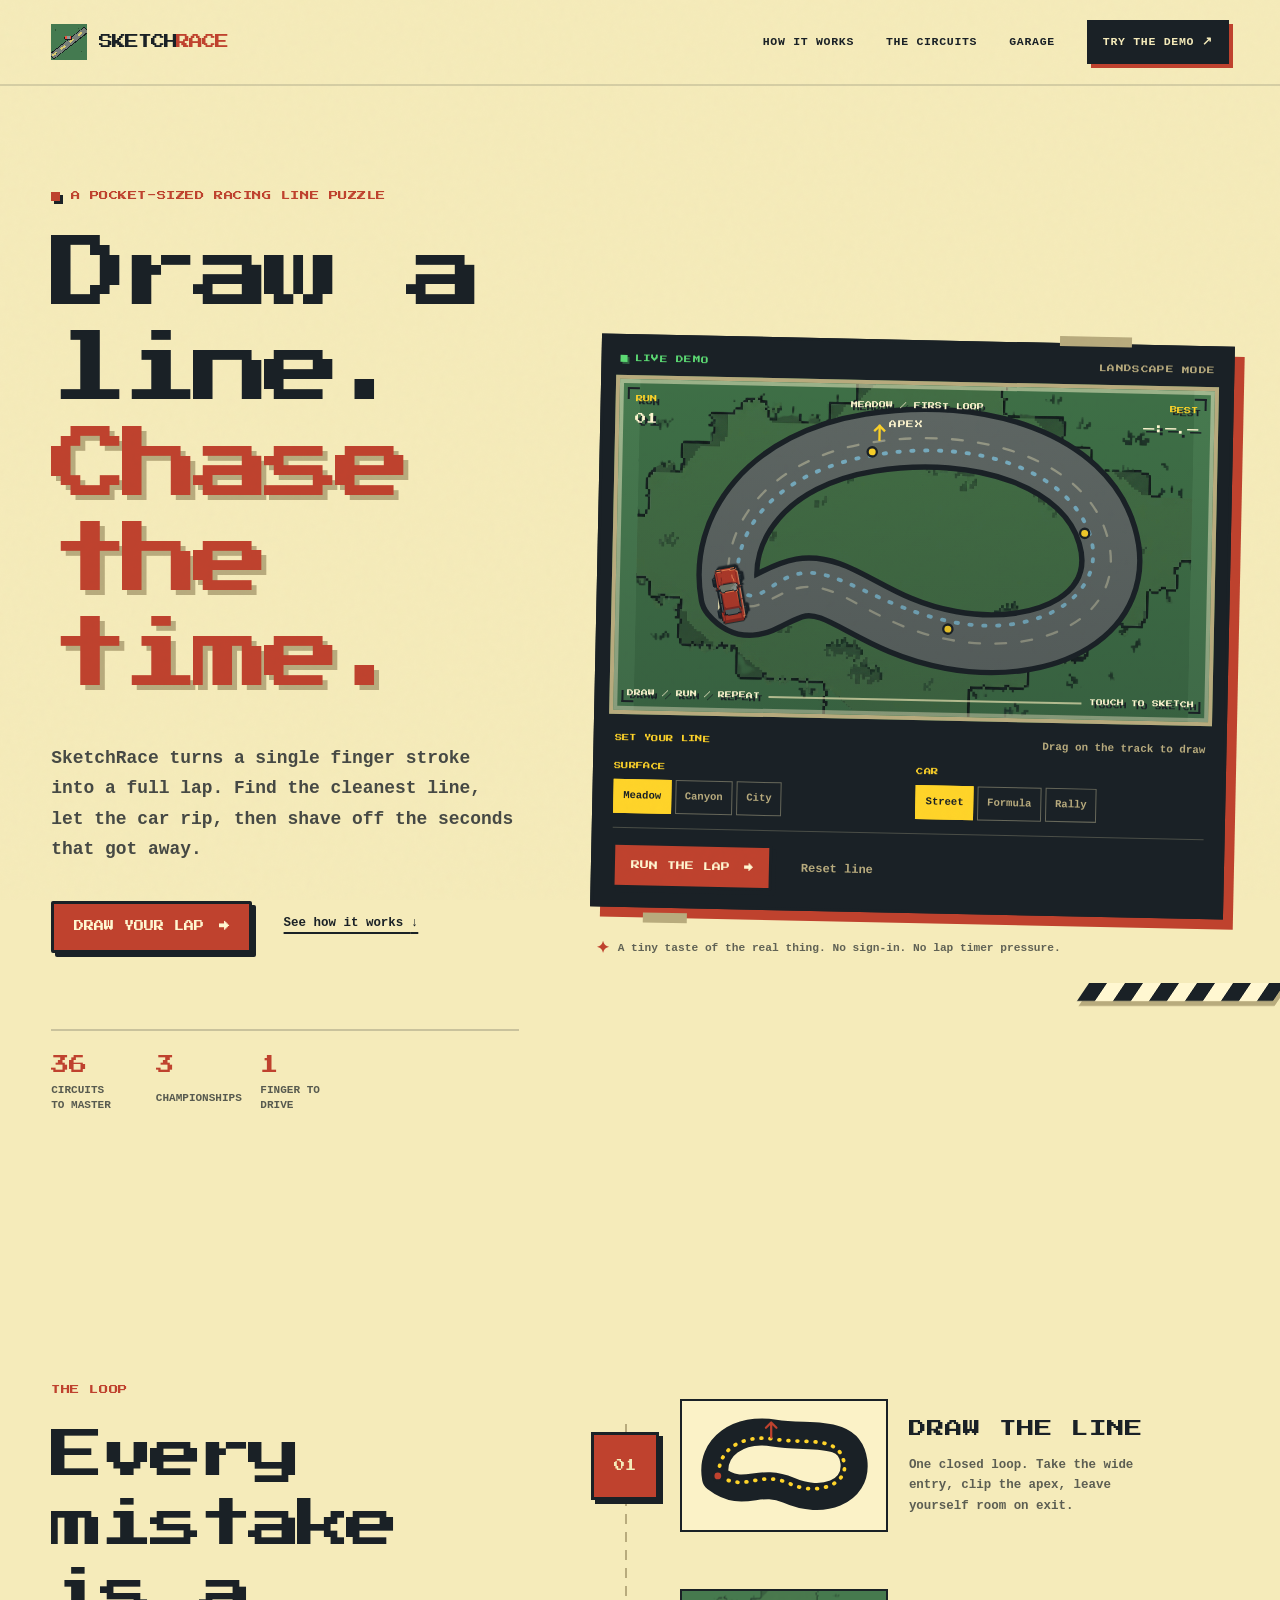
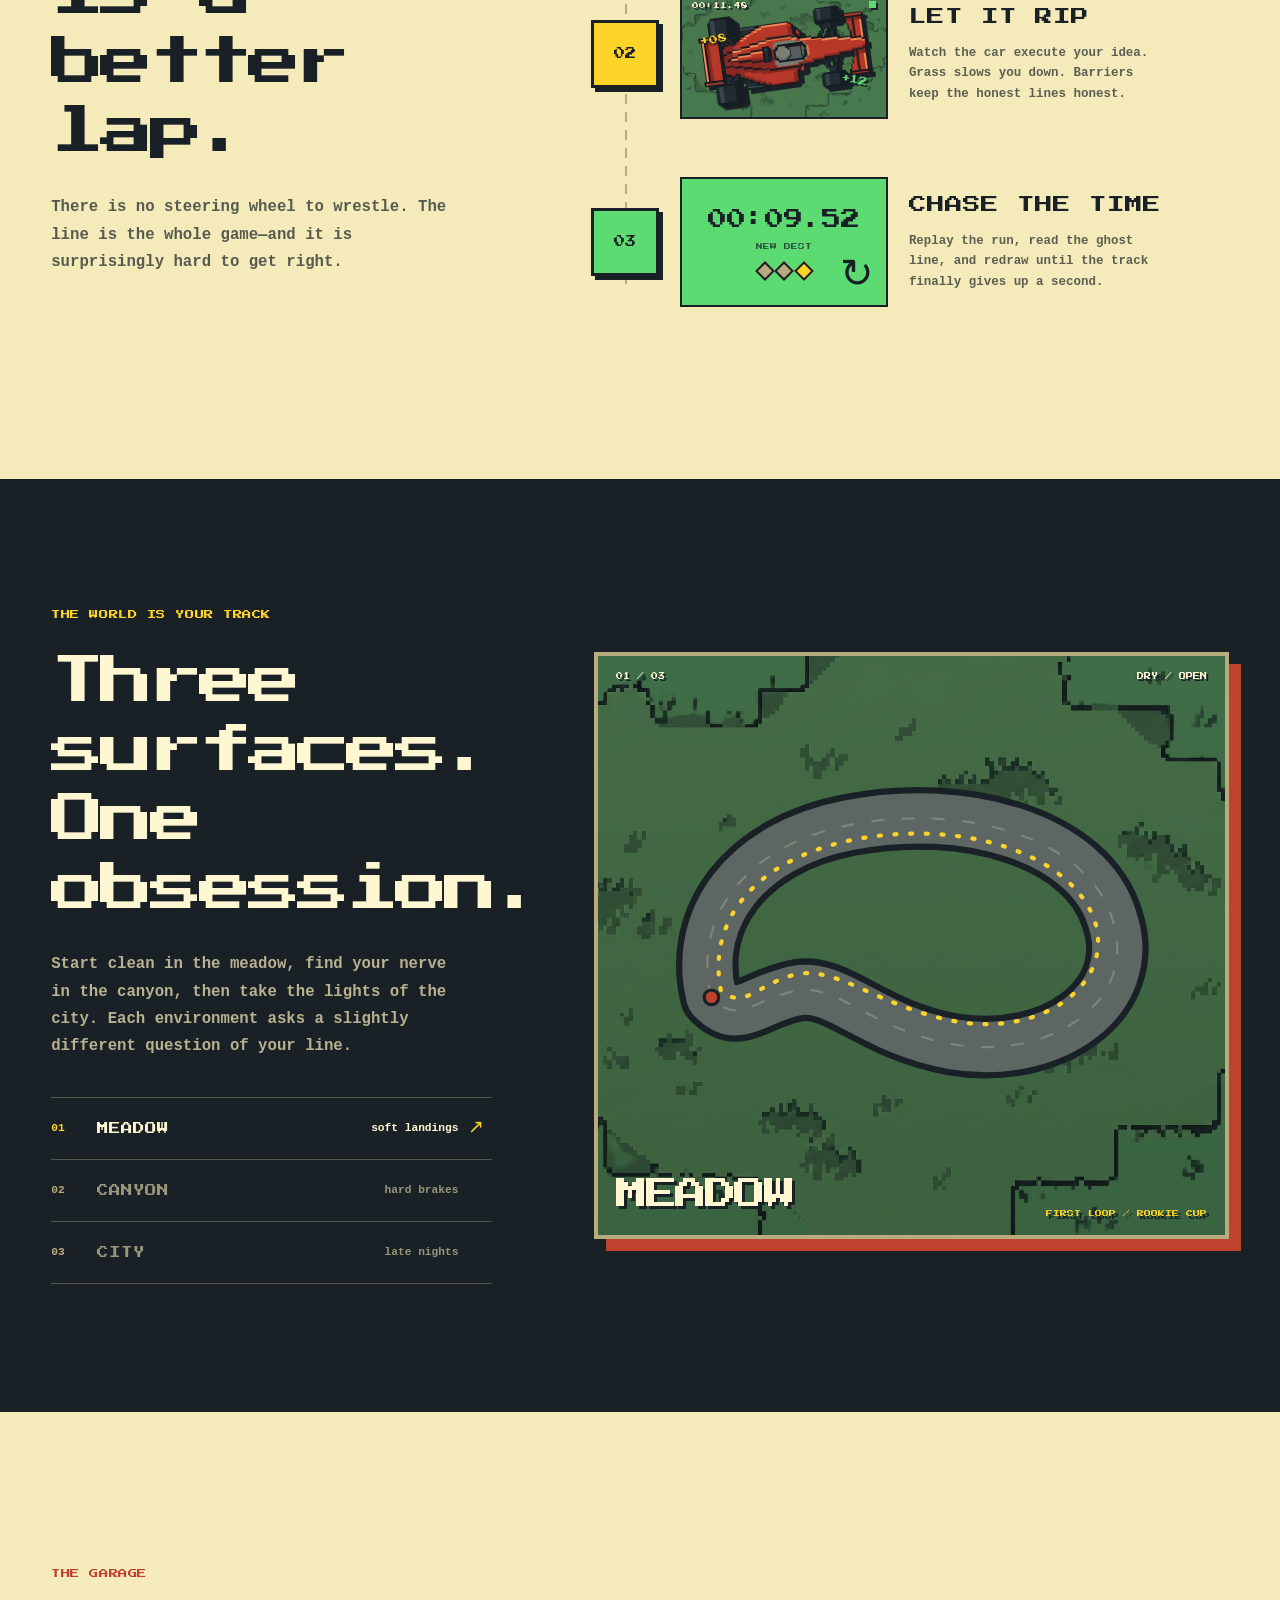
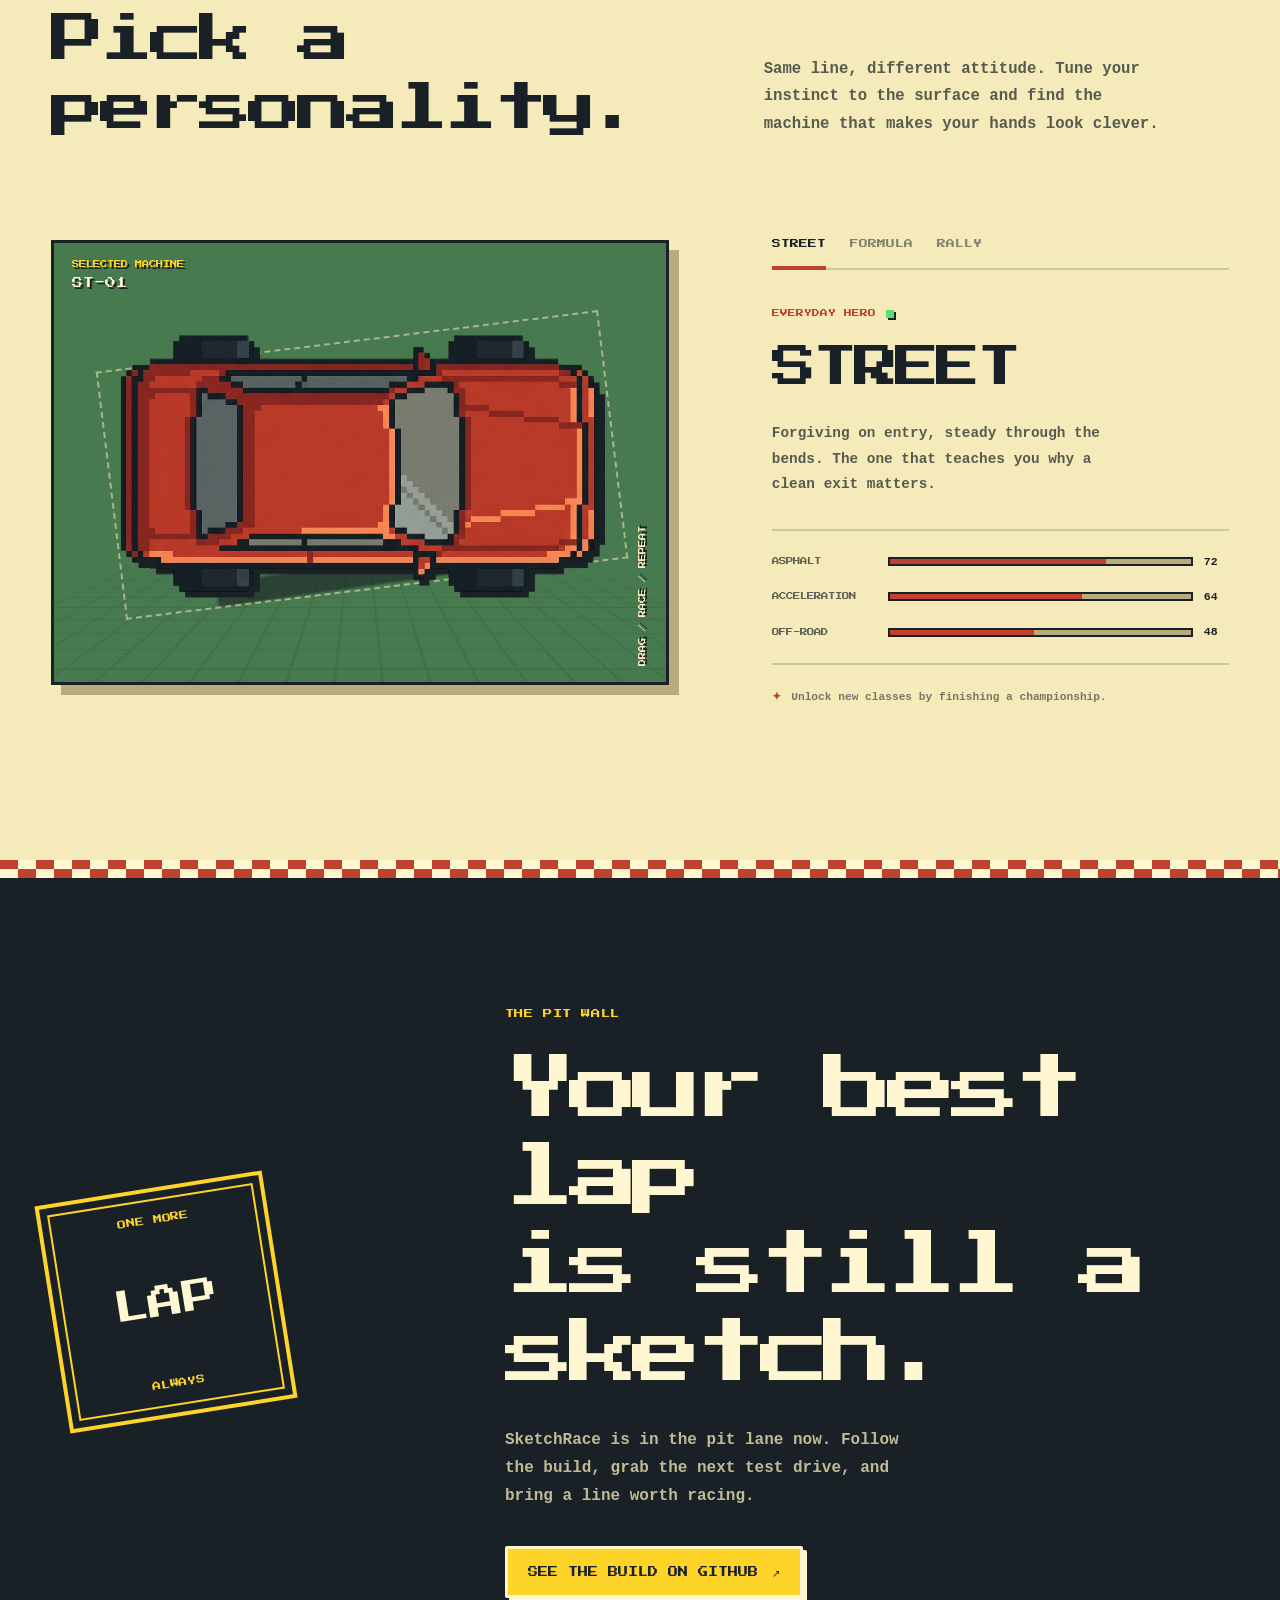
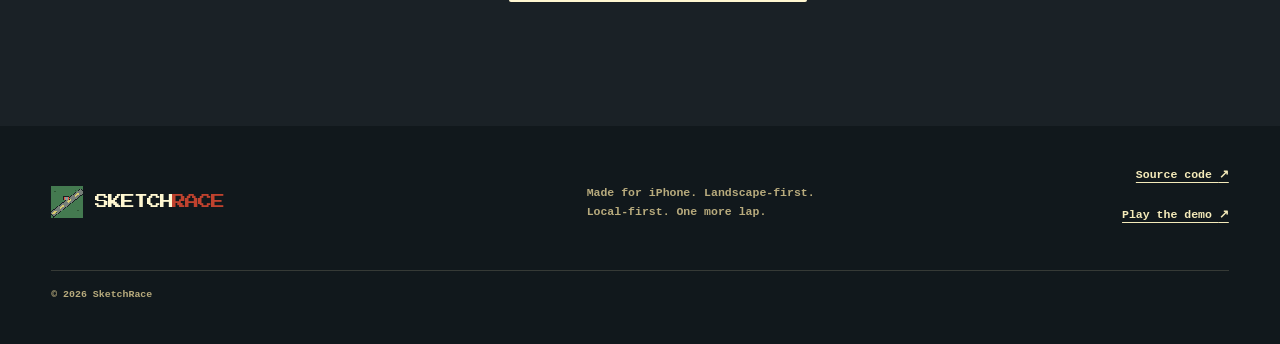
==== index.html @ 6222f26c "Build SketchRace landing page" ====
<!doctype html>
<html lang="en">
  <head>
    <meta charset="utf-8">
    <meta name="viewport" content="width=device-width, initial-scale=1, viewport-fit=cover">
    <meta name="theme-color" content="#1a2126">
    <meta name="description" content="SketchRace is a bite-sized iPhone racing-line puzzle. Draw one lap, chase a faster line, and repeat.">
    <meta property="og:title" content="SketchRace — Draw a line. Chase the time.">
    <meta property="og:description" content="A pocket-sized racing line puzzle for iPhone. Draw one lap, then chase the time.">
    <meta property="og:type" content="website">
    <title>SketchRace — Draw a line. Chase the time.</title>
    <link rel="icon" type="image/svg+xml" href="assets/brand/sketchrace-icon.svg">
    <link rel="preload" href="assets/fonts/PressStart2P-Regular.ttf" as="font" type="font/ttf" crossorigin>
    <link rel="stylesheet" href="styles.css">
    <script defer src="script.js"></script>
  </head>
  <body>
    <a class="skip-link" href="#main-content">Skip to content</a>
    <div class="site-grain" aria-hidden="true"></div>

    <header class="site-header" data-header>
      <div class="nav-wrap">
        <a class="brand" href="#top" aria-label="SketchRace home">
          <img src="assets/brand/sketchrace-icon.svg" alt="" width="36" height="36">
          <span class="brand-name">SKETCH<span>RACE</span></span>
        </a>

        <button class="menu-toggle" type="button" aria-expanded="false" aria-controls="site-menu">
          <span class="menu-toggle-label">Menu</span>
          <span class="menu-icon" aria-hidden="true"><i></i><i></i></span>
        </button>

        <nav class="site-menu" id="site-menu" aria-label="Primary navigation">
          <a href="#how-it-works">How it works</a>
          <a href="#circuits">The circuits</a>
          <a href="#cars">Garage</a>
          <a class="nav-cta" href="#demo">Try the demo <span aria-hidden="true">↗</span></a>
        </nav>
      </div>
    </header>

    <main id="main-content">
      <section class="hero section-shell" id="top" aria-labelledby="hero-title">
        <div class="hero-copy reveal">
          <p class="eyebrow"><span class="eyebrow-dot" aria-hidden="true"></span> A POCKET-SIZED RACING LINE PUZZLE</p>
          <h1 id="hero-title">Draw a line.<br><span>Chase the time.</span></h1>
          <p class="hero-lede">SketchRace turns a single finger stroke into a full lap. Find the cleanest line, let the car rip, then shave off the seconds that got away.</p>
          <div class="hero-actions">
            <a class="button button-primary" href="#demo">Draw your lap <span aria-hidden="true">→</span></a>
            <a class="text-link" href="#how-it-works">See how it works <span aria-hidden="true">↓</span></a>
          </div>
          <dl class="hero-facts" aria-label="SketchRace at a glance">
            <div>
              <dt>36</dt>
              <dd>circuits to master</dd>
            </div>
            <div>
              <dt>3</dt>
              <dd>championships</dd>
            </div>
            <div>
              <dt>1</dt>
              <dd>finger to drive</dd>
            </div>
          </dl>
        </div>

        <div class="hero-demo-wrap reveal reveal-delay-2" id="demo">
          <div class="arcade-card" aria-label="Interactive SketchRace demo">
            <div class="arcade-header">
              <span class="arcade-status"><i aria-hidden="true"></i> LIVE DEMO</span>
              <span class="arcade-mode">LANDSCAPE MODE</span>
            </div>
            <div class="race-screen" data-theme="meadow">
              <div class="screen-hud screen-hud-left">
                <span class="hud-label">RUN</span>
                <strong id="run-number">01</strong>
              </div>
              <div class="screen-hud screen-hud-right">
                <span class="hud-label">BEST</span>
                <strong id="best-time">—:—.—</strong>
              </div>
              <div class="screen-label" id="screen-world-label">MEADOW / FIRST LOOP</div>
              <svg class="race-map" id="race-map" viewBox="0 0 720 430" role="img" aria-labelledby="demo-map-title demo-map-desc" tabindex="0">
                <title id="demo-map-title">A playable SketchRace circuit</title>
                <desc id="demo-map-desc">Drag across the circuit to sketch a racing line, then run the lap.</desc>
                <image id="theme-background" href="assets/backgrounds/meadow.png" x="0" y="0" width="720" height="430" preserveAspectRatio="xMidYMid slice" aria-hidden="true"></image>
                <rect class="screen-tint" x="0" y="0" width="720" height="430"></rect>
                <path class="track-path track-outline" id="track-outline" d="M 122 278 C 104 190 168 100 300 76 C 444 50 580 94 610 190 C 642 290 536 350 410 330 C 308 314 266 256 214 266 C 174 274 152 312 122 278 Z"></path>
                <path class="track-path track-road" id="track-road" d="M 122 278 C 104 190 168 100 300 76 C 444 50 580 94 610 190 C 642 290 536 350 410 330 C 308 314 266 256 214 266 C 174 274 152 312 122 278 Z"></path>
                <path class="track-path track-center" id="track-center" d="M 122 278 C 104 190 168 100 300 76 C 444 50 580 94 610 190 C 642 290 536 350 410 330 C 308 314 266 256 214 266 C 174 274 152 312 122 278 Z"></path>
                <path class="ghost-line" id="ghost-line" d="M 132 270 C 122 190 180 116 306 92 C 436 67 558 106 588 190 C 614 266 526 326 414 307 C 314 290 262 238 212 248 C 174 256 160 294 132 270 Z"></path>
                <path class="drawn-line" id="drawn-line" d=""></path>
                <g class="start-grid" aria-hidden="true">
                  <rect x="107" y="264" width="8" height="17"></rect><rect x="117" y="266" width="8" height="17"></rect>
                  <rect x="107" y="281" width="8" height="17"></rect><rect x="117" y="283" width="8" height="17"></rect>
                </g>
                <g class="apex-markers" aria-hidden="true">
                  <circle cx="303" cy="88" r="6"></circle><circle cx="581" cy="188" r="6"></circle><circle cx="406" cy="316" r="6"></circle>
                </g>
                <g class="race-car" id="demo-car" aria-hidden="true">
                  <image id="demo-car-image" href="assets/cars/street.png" x="-36" y="-24" width="72" height="48" preserveAspectRatio="xMidYMid meet"></image>
                </g>
                <g class="map-annotation" aria-hidden="true">
                  <path d="M 312 54 L 312 72" /><path d="M 306 60 L 312 54 L 318 60" />
                  <text x="324" y="56">APEX</text>
                </g>
              </svg>
              <div class="screen-footer">
                <span id="demo-phase">DRAW / RUN / REPEAT</span>
                <span class="screen-dot" aria-hidden="true"></span>
                <span>TOUCH TO SKETCH</span>
              </div>
              <div class="screen-corners" aria-hidden="true"><i></i><i></i><i></i><i></i></div>
            </div>
            <div class="demo-panel">
              <div class="demo-panel-topline">
                <span class="panel-label">SET YOUR LINE</span>
                <span class="demo-status" id="demo-status" role="status" aria-live="polite">Drag on the track to draw</span>
              </div>
              <div class="demo-controls">
                <div class="control-group">
                  <span class="control-label">SURFACE</span>
                  <div class="segmented-control" role="group" aria-label="Choose a surface">
                    <button class="segment is-active" type="button" data-theme-choice="meadow" aria-pressed="true">Meadow</button>
                    <button class="segment" type="button" data-theme-choice="canyon" aria-pressed="false">Canyon</button>
                    <button class="segment" type="button" data-theme-choice="city" aria-pressed="false">City</button>
                  </div>
                </div>
                <div class="control-group">
                  <span class="control-label">CAR</span>
                  <div class="segmented-control" role="group" aria-label="Choose a car">
                    <button class="segment is-active" type="button" data-car-choice="street" aria-pressed="true">Street</button>
                    <button class="segment" type="button" data-car-choice="formula" aria-pressed="false">Formula</button>
                    <button class="segment" type="button" data-car-choice="rally" aria-pressed="false">Rally</button>
                  </div>
                </div>
              </div>
              <div class="demo-actions">
                <button class="button button-primary button-small" type="button" id="run-lap">Run the lap <span aria-hidden="true">→</span></button>
                <button class="button button-quiet" type="button" id="reset-demo">Reset line</button>
              </div>
            </div>
          </div>
          <p class="demo-note"><span aria-hidden="true">✦</span> A tiny taste of the real thing. No sign-in. No lap timer pressure.</p>
        </div>
      </section>

      <section class="loop-section section-shell" id="how-it-works" aria-labelledby="loop-title">
        <div class="section-intro reveal">
          <p class="eyebrow">THE LOOP</p>
          <h2 id="loop-title">Every mistake<br>is a better lap.</h2>
          <p>There is no steering wheel to wrestle. The line is the whole game—and it is surprisingly hard to get right.</p>
        </div>
        <div class="steps-list">
          <article class="step reveal" style="--step-index: 0">
            <div class="step-number">01</div>
            <div class="step-visual step-visual-draw" aria-hidden="true">
              <svg viewBox="0 0 250 150">
                <path class="mini-track" d="M 34 92 C 26 50 66 24 112 32 C 160 40 212 25 218 70 C 223 111 176 128 131 108 C 90 90 72 121 34 92 Z"></path>
                <path class="mini-line" d="M 38 88 C 38 52 70 34 112 40 C 153 47 199 34 205 72 C 211 99 170 117 132 99 C 91 81 72 112 38 88 Z"></path>
                <circle class="mini-start" cx="37" cy="89" r="6"></circle>
                <path class="mini-arrow" d="M 108 18 L 108 38 M 101 25 L 108 18 L 115 25"></path>
              </svg>
            </div>
            <div class="step-copy"><h3>Draw the line</h3><p>One closed loop. Take the wide entry, clip the apex, leave yourself room on exit.</p></div>
          </article>
          <article class="step reveal" style="--step-index: 1">
            <div class="step-number">02</div>
            <div class="step-visual step-visual-run" aria-hidden="true">
              <div class="mini-telemetry"><span>00:11.48</span><i></i></div>
              <img src="assets/cars/formula.png" alt="" width="220" height="147">
              <span class="speed-mark speed-mark-one">+08</span><span class="speed-mark speed-mark-two">+12</span>
            </div>
            <div class="step-copy"><h3>Let it rip</h3><p>Watch the car execute your idea. Grass slows you down. Barriers keep the honest lines honest.</p></div>
          </article>
          <article class="step reveal" style="--step-index: 2">
            <div class="step-number">03</div>
            <div class="step-visual step-visual-repeat" aria-hidden="true">
              <span class="repeat-time">00:09.52</span>
              <span class="repeat-label">NEW BEST</span>
              <div class="medal-row"><i></i><i></i><i class="is-gold"></i></div>
              <div class="repeat-arrow" aria-hidden="true">↻</div>
            </div>
            <div class="step-copy"><h3>Chase the time</h3><p>Replay the run, read the ghost line, and redraw until the track finally gives up a second.</p></div>
          </article>
        </div>
      </section>

      <section class="circuits-section" id="circuits" aria-labelledby="circuits-title">
        <div class="section-shell circuits-shell">
          <div class="circuits-copy reveal">
            <p class="eyebrow">THE WORLD IS YOUR TRACK</p>
            <h2 id="circuits-title">Three surfaces.<br>One obsession.</h2>
            <p>Start clean in the meadow, find your nerve in the canyon, then take the lights of the city. Each environment asks a slightly different question of your line.</p>
            <div class="world-list" role="tablist" aria-label="Choose a circuit environment">
              <button class="world-tab is-active" type="button" role="tab" aria-selected="true" data-world-choice="meadow">
                <span class="world-number">01</span><span class="world-name">Meadow</span><span class="world-note">soft landings</span><span class="world-arrow" aria-hidden="true">↗</span>
              </button>
              <button class="world-tab" type="button" role="tab" aria-selected="false" data-world-choice="canyon">
                <span class="world-number">02</span><span class="world-name">Canyon</span><span class="world-note">hard brakes</span><span class="world-arrow" aria-hidden="true">↗</span>
              </button>
              <button class="world-tab" type="button" role="tab" aria-selected="false" data-world-choice="city">
                <span class="world-number">03</span><span class="world-name">City</span><span class="world-note">late nights</span><span class="world-arrow" aria-hidden="true">↗</span>
              </button>
            </div>
          </div>
          <div class="world-window reveal reveal-delay-2" data-world="meadow">
            <div class="world-window-top"><span id="world-index">01 / 03</span><span id="world-condition">DRY / OPEN</span></div>
            <img id="world-image" src="assets/backgrounds/meadow.png" alt="Pixel-art meadow surface" width="960" height="540">
            <div class="world-overlay"></div>
            <svg class="world-map" viewBox="0 0 540 360" aria-hidden="true">
              <path class="world-track-outline" id="world-track-outline" d="M 78 230 C 59 155 110 84 210 65 C 322 43 439 78 462 155 C 488 233 404 291 309 275 C 230 261 197 214 157 224 C 117 233 103 257 78 230 Z"></path>
              <path class="world-track-road" id="world-track-road" d="M 78 230 C 59 155 110 84 210 65 C 322 43 439 78 462 155 C 488 233 404 291 309 275 C 230 261 197 214 157 224 C 117 233 103 257 78 230 Z"></path>
              <path class="world-track-center" id="world-track-center" d="M 78 230 C 59 155 110 84 210 65 C 322 43 439 78 462 155 C 488 233 404 291 309 275 C 230 261 197 214 157 224 C 117 233 103 257 78 230 Z"></path>
              <path class="world-ghost" d="M 87 223 C 74 157 119 98 214 79 C 317 59 421 91 445 156 C 465 218 394 268 312 253 C 236 239 197 197 155 209 C 122 218 108 243 87 223 Z"></path>
              <circle class="world-start" cx="78" cy="230" r="7"></circle>
            </svg>
            <div class="world-window-label"><span id="world-label">MEADOW</span><small id="world-subtitle">FIRST LOOP / ROOKIE CUP</small></div>
          </div>
        </div>
      </section>

      <section class="garage-section section-shell" id="cars" aria-labelledby="garage-title">
        <div class="garage-header reveal">
          <p class="eyebrow">THE GARAGE</p>
          <h2 id="garage-title">Pick a personality.</h2>
          <p>Same line, different attitude. Tune your instinct to the surface and find the machine that makes your hands look clever.</p>
        </div>
        <div class="garage-layout">
          <div class="garage-stage reveal">
            <div class="garage-stage-grid" aria-hidden="true"></div>
            <div class="garage-bay-label"><span>SELECTED MACHINE</span><strong id="garage-code">ST-01</strong></div>
            <img id="garage-car" class="garage-car" src="assets/cars/street.png" alt="Street car shown from above" width="480" height="320">
            <div class="garage-stage-shadow" aria-hidden="true"></div>
            <span class="garage-rotate" aria-hidden="true">DRAG / RACE / REPEAT</span>
          </div>
          <div class="garage-info reveal reveal-delay-1">
            <div class="garage-tabs" role="tablist" aria-label="Choose a car">
              <button class="garage-tab is-active" type="button" role="tab" aria-selected="true" data-garage-choice="street">STREET</button>
              <button class="garage-tab" type="button" role="tab" aria-selected="false" data-garage-choice="formula">FORMULA</button>
              <button class="garage-tab" type="button" role="tab" aria-selected="false" data-garage-choice="rally">RALLY</button>
            </div>
            <div class="garage-copy">
              <div class="garage-class"><span id="garage-class">EVERYDAY HERO</span><span class="garage-led" aria-hidden="true"></span></div>
              <h3 id="garage-name">Street</h3>
              <p id="garage-description">Forgiving on entry, steady through the bends. The one that teaches you why a clean exit matters.</p>
            </div>
            <dl class="specs" aria-label="Street car specifications">
              <div class="spec-row"><dt>ASPHALT</dt><dd><span><i id="spec-asphalt" style="width: 72%"></i></span><strong id="spec-asphalt-value">72</strong></dd></div>
              <div class="spec-row"><dt>ACCELERATION</dt><dd><span><i id="spec-acceleration" style="width: 64%"></i></span><strong id="spec-acceleration-value">64</strong></dd></div>
              <div class="spec-row"><dt>OFF-ROAD</dt><dd><span><i id="spec-offroad" style="width: 48%"></i></span><strong id="spec-offroad-value">48</strong></dd></div>
            </dl>
            <p class="garage-footnote"><span aria-hidden="true">✦</span> Unlock new classes by finishing a championship.</p>
          </div>
        </div>
      </section>

      <section class="finish-section" aria-labelledby="finish-title">
        <div class="finish-checkers" aria-hidden="true"></div>
        <div class="finish-inner section-shell reveal">
          <div class="finish-stamp" aria-hidden="true"><span>ONE MORE</span><strong>LAP</strong><span>ALWAYS</span></div>
          <div class="finish-copy">
            <p class="eyebrow eyebrow-light">THE PIT WALL</p>
            <h2 id="finish-title">Your best lap<br>is still a sketch.</h2>
            <p>SketchRace is in the pit lane now. Follow the build, grab the next test drive, and bring a line worth racing.</p>
            <a class="button button-primary button-light" href="https://github.com/martynpekala/SketchRace" target="_blank" rel="noreferrer">See the build on GitHub <span aria-hidden="true">↗</span></a>
          </div>
        </div>
      </section>
    </main>

    <footer class="site-footer">
      <div class="section-shell footer-grid">
        <a class="brand footer-brand" href="#top" aria-label="SketchRace home">
          <img src="assets/brand/sketchrace-icon.svg" alt="" width="32" height="32">
          <span class="brand-name">SKETCH<span>RACE</span></span>
        </a>
        <p class="footer-note">Made for iPhone. Landscape-first.<br>Local-first. One more lap.</p>
        <div class="footer-links">
          <a href="https://github.com/martynpekala/SketchRace" target="_blank" rel="noreferrer">Source code <span aria-hidden="true">↗</span></a>
          <a href="#demo">Play the demo <span aria-hidden="true">↗</span></a>
        </div>
        <p class="footer-copyright">© 2026 SketchRace</p>
      </div>
    </footer>

    <noscript>
      <div class="noscript-note">SketchRace works best with JavaScript enabled. The full game is still coming to iPhone.</div>
    </noscript>
  </body>
</html>
---- styles.css ----
@font-face {
  font-family: "Press Start 2P";
  src: url("assets/fonts/PressStart2P-Regular.ttf") format("truetype");
  font-display: swap;
  font-weight: 400;
  font-style: normal;
}

:root {
  --ink: #1a2126;
  --ink-deep: #11181c;
  --ink-soft: #263137;
  --paper: #f5ebba;
  --paper-light: #fff7d1;
  --paper-shadow: #b8ab7d;
  --grass: #477a4f;
  --grass-dark: #2e523b;
  --asphalt: #5e6663;
  --asphalt-light: #80857a;
  --red: #bf422e;
  --orange: #f57829;
  --gold: #ffd429;
  --lime: #a8de3d;
  --success: #5cdb73;
  --blue: #7dbad1;
  --border: 3px;
  --page-pad: clamp(1.25rem, 4vw, 4.5rem);
  --content-max: 1240px;
  --font-pixel: "Press Start 2P", "Courier New", monospace;
  --font-body: ui-monospace, SFMono-Regular, Menlo, Monaco, Consolas, "Liberation Mono", monospace;
  --ease-out-expo: cubic-bezier(0.16, 1, 0.3, 1);
  --ease-out-quart: cubic-bezier(0.25, 1, 0.5, 1);
}

* {
  box-sizing: border-box;
}

html {
  scroll-behavior: smooth;
  background: var(--paper);
}

body {
  margin: 0;
  min-width: 320px;
  color: var(--ink);
  background: var(--paper);
  font-family: var(--font-body);
  font-size: 1rem;
  line-height: 1.55;
  font-kerning: normal;
  overflow-x: hidden;
}

body::before {
  position: fixed;
  inset: 0;
  z-index: -2;
  pointer-events: none;
  content: "";
  background-image: linear-gradient(90deg, color-mix(in srgb, var(--ink) 2%, transparent) 1px, transparent 1px), linear-gradient(color-mix(in srgb, var(--ink) 2%, transparent) 1px, transparent 1px);
  background-size: 48px 48px;
  mask-image: linear-gradient(to bottom, #000 0%, transparent 88%);
}

button,
a {
  -webkit-tap-highlight-color: transparent;
}

button {
  font: inherit;
}

img,
svg {
  display: block;
  max-width: 100%;
}

a {
  color: inherit;
}

.site-grain {
  position: fixed;
  inset: 0;
  z-index: 20;
  pointer-events: none;
  opacity: .032;
  background-image: url("data:image/svg+xml,%3Csvg viewBox='0 0 160 160' xmlns='http://www.w3.org/2000/svg'%3E%3Cfilter id='n'%3E%3CfeTurbulence type='fractalNoise' baseFrequency='.8' numOctaves='3' stitchTiles='stitch'/%3E%3C/filter%3E%3Crect width='100%25' height='100%25' filter='url(%23n)' opacity='.8'/%3E%3C/svg%3E");
  mix-blend-mode: multiply;
}

.skip-link {
  position: fixed;
  top: 1rem;
  left: 1rem;
  z-index: 100;
  padding: .75rem 1rem;
  color: var(--paper);
  background: var(--ink);
  transform: translateY(-160%);
  transition: transform 180ms var(--ease-out-expo);
}

.skip-link:focus {
  transform: translateY(0);
}

:focus-visible {
  outline: 3px solid var(--red);
  outline-offset: 4px;
}

.section-shell {
  width: min(calc(100% - (var(--page-pad) * 2)), var(--content-max));
  margin-inline: auto;
}

.site-header {
  position: relative;
  z-index: 50;
  border-bottom: 2px solid color-mix(in srgb, var(--ink) 14%, transparent);
}

.nav-wrap {
  display: flex;
  align-items: center;
  justify-content: space-between;
  width: min(calc(100% - (var(--page-pad) * 2)), 1360px);
  min-height: 84px;
  margin-inline: auto;
}

.brand {
  display: inline-flex;
  align-items: center;
  gap: .75rem;
  color: var(--ink);
  text-decoration: none;
}

.brand img {
  width: 36px;
  height: 36px;
  image-rendering: pixelated;
}

.brand-name {
  font-family: var(--font-pixel);
  font-size: .88rem;
  line-height: 1;
  letter-spacing: -.08em;
}

.brand-name span {
  color: var(--red);
}

.site-menu {
  display: flex;
  align-items: center;
  gap: clamp(1rem, 2.5vw, 2.5rem);
  font-size: .72rem;
  font-weight: 700;
  letter-spacing: .06em;
  text-transform: uppercase;
}

.site-menu a {
  position: relative;
  text-decoration: none;
}

.site-menu a:not(.nav-cta)::after {
  position: absolute;
  right: 0;
  bottom: -.45rem;
  left: 0;
  height: 2px;
  background: var(--red);
  content: "";
  transform: scaleX(0);
  transform-origin: right;
  transition: transform 180ms var(--ease-out-expo);
}

.site-menu a:not(.nav-cta):hover::after,
.site-menu a:not(.nav-cta):focus-visible::after {
  transform: scaleX(1);
  transform-origin: left;
}

.nav-cta {
  display: inline-flex;
  align-items: center;
  gap: .5rem;
  min-height: 44px;
  padding: .7rem 1rem;
  color: var(--paper);
  background: var(--ink);
  box-shadow: 4px 4px 0 var(--red);
  transition: transform 150ms var(--ease-out-quart), box-shadow 150ms var(--ease-out-quart), background-color 150ms ease;
}

.nav-cta:hover {
  background: var(--red);
  box-shadow: 3px 3px 0 var(--ink);
  transform: translate(1px, 1px);
}

.menu-toggle {
  display: none;
  align-items: center;
  gap: .6rem;
  min-height: 44px;
  padding: .5rem 0 .5rem .75rem;
  border: 0;
  color: var(--ink);
  background: transparent;
  cursor: pointer;
  font-size: .7rem;
  font-weight: 800;
  letter-spacing: .08em;
  text-transform: uppercase;
}

.menu-icon {
  display: grid;
  gap: 4px;
}

.menu-icon i {
  display: block;
  width: 22px;
  height: 3px;
  background: var(--ink);
  transition: transform 180ms ease;
}

.menu-toggle[aria-expanded="true"] .menu-icon i:first-child {
  transform: translateY(3.5px) rotate(45deg);
}

.menu-toggle[aria-expanded="true"] .menu-icon i:last-child {
  transform: translateY(-3.5px) rotate(-45deg);
}

.eyebrow {
  display: flex;
  align-items: center;
  gap: .65rem;
  margin: 0 0 1.5rem;
  color: var(--red);
  font-family: var(--font-pixel);
  font-size: .58rem;
  line-height: 1.7;
  letter-spacing: .06em;
  text-transform: uppercase;
}

.eyebrow-dot {
  width: 9px;
  height: 9px;
  background: var(--red);
  box-shadow: 3px 3px 0 var(--ink);
}

.hero {
  display: grid;
  grid-template-columns: minmax(280px, .85fr) minmax(520px, 1.15fr);
  gap: clamp(2rem, 6vw, 7.5rem);
  align-items: center;
  min-height: min(820px, calc(100vh - 84px));
  padding-top: clamp(4rem, 8vw, 7.5rem);
  padding-bottom: clamp(4.5rem, 9vw, 9rem);
}

.hero-copy {
  position: relative;
  z-index: 1;
}

.hero h1,
.section-intro h2,
.circuits-copy h2,
.garage-header h2,
.finish-copy h2 {
  margin: 0;
  font-family: var(--font-pixel);
  font-weight: 400;
  letter-spacing: -.09em;
  text-wrap: balance;
}

.hero h1 {
  max-width: 10ch;
  font-size: clamp(2.9rem, 6.1vw, 6.35rem);
  line-height: 1.22;
}

.hero h1 span {
  color: var(--red);
  text-shadow: 5px 5px 0 var(--paper-shadow);
}

.hero-lede {
  max-width: 48ch;
  margin: clamp(1.6rem, 3vw, 2.4rem) 0 0;
  color: color-mix(in srgb, var(--ink) 80%, var(--paper));
  font-size: clamp(1rem, 1.4vw, 1.18rem);
  font-weight: 650;
  line-height: 1.7;
}

.hero-actions {
  display: flex;
  flex-wrap: wrap;
  align-items: center;
  gap: 1.4rem 2rem;
  margin-top: 2.25rem;
}

.button {
  display: inline-flex;
  align-items: center;
  justify-content: center;
  gap: .9rem;
  min-height: 52px;
  padding: .8rem 1.25rem;
  border: var(--border) solid var(--ink);
  border-radius: 2px;
  color: var(--ink);
  background: var(--paper-light);
  cursor: pointer;
  font-family: var(--font-pixel);
  font-size: .63rem;
  line-height: 1.35;
  text-align: center;
  text-decoration: none;
  text-transform: uppercase;
  box-shadow: 4px 4px 0 var(--ink);
  transition: transform 150ms var(--ease-out-quart), box-shadow 150ms var(--ease-out-quart), background-color 150ms ease, color 150ms ease;
}

.button:hover {
  color: var(--paper-light);
  background: var(--red);
  box-shadow: 2px 2px 0 var(--ink);
  transform: translate(2px, 2px);
}

.button:active {
  box-shadow: 0 0 0 var(--ink);
  transform: translate(4px, 4px);
}

.button-primary {
  color: var(--paper-light);
  background: var(--red);
}

.button-primary:hover {
  color: var(--ink);
  background: var(--gold);
}

.button-small {
  min-height: 46px;
  padding: .65rem 1rem;
  font-size: .55rem;
}

.button-quiet {
  min-height: 40px;
  padding: .4rem .6rem;
  border-color: transparent;
  color: var(--paper-shadow);
  background: transparent;
  box-shadow: none;
  font-family: var(--font-body);
  font-size: .75rem;
  font-weight: 800;
  text-transform: none;
}

.button-quiet:hover {
  color: var(--ink);
  background: transparent;
  box-shadow: none;
  transform: none;
  text-decoration: underline;
  text-decoration-thickness: 2px;
  text-underline-offset: 4px;
}

.text-link {
  min-height: 44px;
  padding-block: .6rem;
  color: var(--ink);
  font-size: .78rem;
  font-weight: 800;
  text-underline-offset: .35rem;
  text-decoration-thickness: 2px;
}

.text-link:hover {
  color: var(--red);
}

.hero-facts {
  display: flex;
  flex-wrap: wrap;
  gap: 1.5rem clamp(1.5rem, 3vw, 2.7rem);
  margin: clamp(3rem, 6vw, 5rem) 0 0;
  padding-top: 1.2rem;
  border-top: 2px solid color-mix(in srgb, var(--ink) 20%, transparent);
}

.hero-facts div {
  display: grid;
  gap: .25rem;
}

.hero-facts dt {
  color: var(--red);
  font-family: var(--font-pixel);
  font-size: 1.15rem;
}

.hero-facts dd {
  max-width: 10ch;
  margin: 0;
  color: color-mix(in srgb, var(--ink) 72%, var(--paper));
  font-size: .69rem;
  font-weight: 750;
  line-height: 1.35;
  text-transform: uppercase;
}

.hero-demo-wrap {
  position: relative;
  min-width: 0;
}

.arcade-card {
  position: relative;
  padding: 12px;
  border: 3px solid var(--ink);
  background: var(--ink);
  box-shadow: 10px 10px 0 var(--red);
  transform: rotate(1.2deg);
}

.arcade-card::before,
.arcade-card::after {
  position: absolute;
  z-index: -1;
  content: "";
  background: var(--paper-shadow);
}

.arcade-card::before {
  top: -10px;
  right: 16%;
  width: 72px;
  height: 10px;
}

.arcade-card::after {
  bottom: -18px;
  left: 8%;
  width: 44px;
  height: 10px;
}

.arcade-header {
  display: flex;
  justify-content: space-between;
  gap: 1rem;
  padding: 4px 4px 10px;
  color: var(--paper);
  font-family: var(--font-pixel);
  font-size: .47rem;
  letter-spacing: .04em;
}

.arcade-status {
  display: inline-flex;
  align-items: center;
  gap: .45rem;
  color: var(--success);
}

.arcade-status i {
  width: 7px;
  height: 7px;
  background: var(--success);
  box-shadow: 2px 2px 0 color-mix(in srgb, var(--success) 35%, var(--ink));
}

.arcade-mode {
  color: var(--paper-shadow);
}

.race-screen {
  position: relative;
  overflow: hidden;
  aspect-ratio: 16 / 9;
  border: 4px solid var(--paper-shadow);
  background: var(--grass);
  isolation: isolate;
}

.race-screen::before,
.race-screen::after {
  position: absolute;
  z-index: 3;
  pointer-events: none;
  content: "";
}

.race-screen::before {
  inset: 0;
  border: 4px solid color-mix(in srgb, var(--paper) 50%, transparent);
  mix-blend-mode: screen;
}

.race-screen::after {
  inset: 0;
  background: linear-gradient(to bottom, transparent 0%, color-mix(in srgb, var(--ink) 18%, transparent) 100%);
  pointer-events: none;
}

.theme-background {
  position: absolute;
}

.race-map {
  position: absolute;
  inset: 0;
  z-index: 2;
  width: 100%;
  height: 100%;
  touch-action: none;
  user-select: none;
}

.screen-tint {
  fill: var(--grass);
  opacity: .18;
  mix-blend-mode: multiply;
}

.race-screen[data-theme="canyon"] .screen-tint {
  fill: #695746;
}

.race-screen[data-theme="city"] .screen-tint {
  fill: #1d2b32;
}

.track-path {
  fill: none;
  stroke-linecap: round;
  stroke-linejoin: round;
}

.track-outline {
  stroke: var(--ink);
  stroke-width: 82;
}

.track-road {
  stroke: var(--asphalt);
  stroke-width: 68;
}

.track-center {
  stroke: color-mix(in srgb, var(--asphalt-light) 70%, var(--paper));
  stroke-width: 3;
  stroke-dasharray: 14 20;
  opacity: .85;
}

.ghost-line {
  fill: none;
  stroke: var(--blue);
  stroke-width: 5;
  stroke-linecap: round;
  stroke-linejoin: round;
  stroke-dasharray: 3 15;
  opacity: .88;
  pointer-events: none;
}

.drawn-line {
  fill: none;
  stroke: var(--gold);
  stroke-width: 8;
  stroke-linecap: round;
  stroke-linejoin: round;
  filter: drop-shadow(2px 2px 0 var(--ink));
  pointer-events: none;
}

.start-grid rect:nth-child(odd) {
  fill: var(--paper);
}

.start-grid rect:nth-child(even) {
  fill: var(--ink);
}

.apex-markers circle {
  fill: var(--gold);
  stroke: var(--ink);
  stroke-width: 3;
}

.race-car {
  transform-box: fill-box;
  transform-origin: center;
  pointer-events: none;
}

.race-car image {
  image-rendering: pixelated;
  filter: drop-shadow(3px 3px 0 var(--ink));
}

.map-annotation path {
  fill: none;
  stroke: var(--gold);
  stroke-width: 3;
  stroke-linecap: square;
}

.map-annotation text {
  fill: var(--paper-light);
  font-family: var(--font-pixel);
  font-size: 10px;
  letter-spacing: .08em;
}

.screen-hud,
.screen-label,
.screen-footer {
  position: absolute;
  z-index: 4;
  color: var(--paper-light);
  font-family: var(--font-pixel);
  pointer-events: none;
  text-shadow: 3px 3px 0 var(--ink);
}

.screen-hud {
  top: 15px;
  display: grid;
  gap: .35rem;
}

.screen-hud-left {
  left: 16px;
}

.screen-hud-right {
  right: 16px;
  text-align: right;
}

.hud-label {
  color: var(--gold);
  font-size: .44rem;
}

.screen-hud strong {
  font-size: .7rem;
  font-weight: 400;
}

.screen-label {
  top: 16px;
  left: 50%;
  font-size: .43rem;
  transform: translateX(-50%);
  white-space: nowrap;
}

.screen-footer {
  right: 14px;
  bottom: 11px;
  left: 14px;
  display: flex;
  align-items: center;
  justify-content: space-between;
  gap: .5rem;
  color: var(--paper-light);
  font-size: .42rem;
}

.screen-dot {
  flex: 1;
  height: 2px;
  background: color-mix(in srgb, var(--paper) 65%, transparent);
}

.screen-corners i {
  position: absolute;
  z-index: 5;
  width: 12px;
  height: 12px;
  border-color: var(--gold);
  pointer-events: none;
}

.screen-corners i:nth-child(1) { top: 8px; left: 8px; border-top: 2px solid; border-left: 2px solid; }
.screen-corners i:nth-child(2) { top: 8px; right: 8px; border-top: 2px solid; border-right: 2px solid; }
.screen-corners i:nth-child(3) { right: 8px; bottom: 8px; border-right: 2px solid; border-bottom: 2px solid; }
.screen-corners i:nth-child(4) { bottom: 8px; left: 8px; border-bottom: 2px solid; border-left: 2px solid; }

.demo-panel {
  padding: 16px 6px 4px;
  color: var(--paper);
}

.demo-panel-topline {
  display: flex;
  justify-content: space-between;
  align-items: baseline;
  gap: 1rem;
  margin-bottom: 13px;
}

.panel-label,
.control-label {
  color: var(--gold);
  font-family: var(--font-pixel);
  font-size: .45rem;
  letter-spacing: .05em;
  text-transform: uppercase;
}

.demo-status {
  color: var(--paper-shadow);
  font-size: .68rem;
  font-weight: 700;
  text-align: right;
}

.demo-controls {
  display: grid;
  grid-template-columns: 1fr 1fr;
  gap: 14px;
  padding-bottom: 14px;
  border-bottom: 1px solid color-mix(in srgb, var(--paper) 22%, transparent);
}

.control-group {
  display: grid;
  gap: 8px;
}

.segmented-control {
  display: flex;
  gap: 4px;
  flex-wrap: wrap;
}

.segment {
  min-height: 34px;
  padding: .42rem .55rem;
  border: 1px solid color-mix(in srgb, var(--paper) 35%, transparent);
  color: var(--paper-shadow);
  background: transparent;
  cursor: pointer;
  font-size: .66rem;
  font-weight: 800;
  line-height: 1.2;
  transition: color 120ms ease, background-color 120ms ease, border-color 120ms ease;
}

.segment:hover,
.segment.is-active {
  border-color: var(--gold);
  color: var(--ink);
  background: var(--gold);
}

.demo-actions {
  display: flex;
  align-items: center;
  gap: 1rem;
  padding-top: 14px;
}

.demo-note {
  display: flex;
  align-items: center;
  gap: .55rem;
  margin: 1.5rem 0 0;
  color: color-mix(in srgb, var(--ink) 68%, var(--paper));
  font-size: .7rem;
  font-weight: 700;
}

.demo-note span {
  color: var(--red);
  font-size: 1rem;
}

.hero-demo-wrap::after {
  position: absolute;
  right: -8%;
  bottom: -40px;
  width: 31%;
  height: 18px;
  background: repeating-linear-gradient(90deg, var(--ink) 0 18px, var(--paper-light) 18px 36px);
  box-shadow: 5px 5px 0 var(--paper-shadow);
  content: "";
  transform: skewX(-34deg);
}

.loop-section {
  display: grid;
  grid-template-columns: minmax(260px, .8fr) minmax(500px, 1.2fr);
  gap: clamp(3rem, 9vw, 10rem);
  padding-top: clamp(5rem, 12vw, 11rem);
  padding-bottom: clamp(5rem, 12vw, 11rem);
}

.section-intro h2,
.circuits-copy h2,
.garage-header h2 {
  font-size: clamp(2rem, 4.2vw, 4.15rem);
  line-height: 1.28;
}

.section-intro > p:last-child,
.circuits-copy > p:last-of-type,
.garage-header > p:last-child {
  max-width: 43ch;
  margin: 1.8rem 0 0;
  color: color-mix(in srgb, var(--ink) 72%, var(--paper));
  font-size: .98rem;
  font-weight: 650;
  line-height: 1.75;
}

.steps-list {
  position: relative;
  display: grid;
  gap: 1.25rem;
}

.steps-list::before {
  position: absolute;
  top: 42px;
  bottom: 42px;
  left: 34px;
  width: 2px;
  background: repeating-linear-gradient(to bottom, var(--paper-shadow) 0 10px, transparent 10px 18px);
  content: "";
}

.step {
  position: relative;
  display: grid;
  grid-template-columns: 68px minmax(150px, .65fr) minmax(230px, 1fr);
  gap: 1.3rem;
  align-items: center;
  min-height: 168px;
  padding: 1rem 0;
}

.step-number {
  position: relative;
  z-index: 1;
  display: grid;
  place-items: center;
  width: 68px;
  height: 68px;
  border: 3px solid var(--ink);
  color: var(--paper);
  background: var(--red);
  font-family: var(--font-pixel);
  font-size: .7rem;
  box-shadow: 4px 4px 0 var(--ink);
}

.step:nth-child(2) .step-number {
  color: var(--ink);
  background: var(--gold);
}

.step:nth-child(3) .step-number {
  color: var(--ink);
  background: var(--success);
}

.step-visual {
  display: grid;
  position: relative;
  align-items: center;
  min-height: 130px;
  overflow: hidden;
  border: 2px solid var(--ink);
  background: color-mix(in srgb, var(--paper-light) 55%, var(--paper));
}

.step-visual-draw svg {
  width: 100%;
  height: auto;
  padding: .5rem;
}

.mini-track,
.mini-line,
.mini-arrow {
  fill: none;
  stroke-linecap: round;
  stroke-linejoin: round;
}

.mini-track {
  stroke: var(--ink);
  stroke-width: 36;
}

.mini-line {
  stroke: var(--gold);
  stroke-width: 5;
  stroke-dasharray: 1 11;
}

.mini-start {
  fill: var(--red);
  stroke: var(--ink);
  stroke-width: 3;
}

.mini-arrow {
  stroke: var(--red);
  stroke-width: 3;
}

.step-visual-run {
  background: var(--grass);
  isolation: isolate;
}

.step-visual-run::before {
  position: absolute;
  inset: 0;
  z-index: -1;
  background: url("assets/backgrounds/meadow.png") center / cover;
  content: "";
  opacity: .7;
}

.step-visual-run img {
  width: 82%;
  height: auto;
  margin: auto;
  image-rendering: pixelated;
  transform: rotate(-8deg);
  filter: drop-shadow(4px 4px 0 var(--ink));
}

.mini-telemetry {
  position: absolute;
  top: 10px;
  right: 10px;
  left: 10px;
  z-index: 1;
  display: flex;
  justify-content: space-between;
  color: var(--paper-light);
  font-family: var(--font-pixel);
  font-size: .42rem;
  text-shadow: 2px 2px 0 var(--ink);
}

.mini-telemetry i {
  width: 7px;
  height: 7px;
  background: var(--success);
  box-shadow: 2px 2px 0 var(--ink);
}

.speed-mark {
  position: absolute;
  color: var(--gold);
  font-family: var(--font-pixel);
  font-size: .55rem;
  text-shadow: 2px 2px 0 var(--ink);
  transform: rotate(-10deg);
}

.speed-mark-one { top: 42px; left: 18px; }
.speed-mark-two { right: 18px; bottom: 30px; color: var(--success); transform: rotate(8deg); }

.step-visual-repeat {
  align-content: center;
  justify-items: center;
  gap: .4rem;
  color: var(--ink);
  background: var(--success);
  text-align: center;
}

.repeat-time {
  font-family: var(--font-pixel);
  font-size: clamp(.85rem, 2vw, 1.2rem);
}

.repeat-label {
  color: color-mix(in srgb, var(--ink) 72%, var(--success));
  font-family: var(--font-pixel);
  font-size: .42rem;
}

.medal-row {
  display: flex;
  gap: .35rem;
  margin-top: .35rem;
}

.medal-row i {
  width: 14px;
  height: 14px;
  border: 2px solid var(--ink);
  background: var(--paper-shadow);
  transform: rotate(45deg);
}

.medal-row i.is-gold {
  background: var(--gold);
}

.repeat-arrow {
  position: absolute;
  right: 12px;
  bottom: 8px;
  font-size: 2.5rem;
  line-height: 1;
}

.step-copy h3 {
  margin: 0;
  font-family: var(--font-pixel);
  font-size: clamp(.85rem, 1.7vw, 1.1rem);
  font-weight: 400;
  line-height: 1.5;
  text-transform: uppercase;
}

.step-copy p {
  max-width: 34ch;
  margin: .85rem 0 0;
  color: color-mix(in srgb, var(--ink) 70%, var(--paper));
  font-size: .78rem;
  font-weight: 650;
  line-height: 1.65;
}

.circuits-section {
  padding: clamp(5rem, 10vw, 9rem) 0;
  color: var(--paper);
  background: var(--ink);
  overflow: hidden;
}

.circuits-shell {
  display: grid;
  grid-template-columns: minmax(280px, .82fr) minmax(460px, 1.18fr);
  gap: clamp(2.5rem, 8vw, 8rem);
  align-items: center;
}

.circuits-copy .eyebrow {
  color: var(--gold);
}

.circuits-copy .eyebrow::before {
  background: var(--gold);
}

.circuits-copy h2 {
  color: var(--paper-light);
}

.circuits-copy > p:last-of-type {
  color: color-mix(in srgb, var(--paper) 72%, var(--ink));
}

.world-list {
  display: grid;
  gap: 0;
  margin-top: 2.25rem;
  border-top: 1px solid color-mix(in srgb, var(--paper) 26%, transparent);
}

.world-tab {
  display: grid;
  grid-template-columns: 36px minmax(80px, 1fr) auto 24px;
  gap: .6rem;
  align-items: center;
  min-height: 62px;
  padding: .5rem 0;
  border: 0;
  border-bottom: 1px solid color-mix(in srgb, var(--paper) 26%, transparent);
  color: color-mix(in srgb, var(--paper) 58%, var(--ink));
  background: transparent;
  cursor: pointer;
  text-align: left;
}

.world-tab:hover,
.world-tab.is-active {
  color: var(--paper-light);
}

.world-number {
  color: var(--paper-shadow);
  font-size: .7rem;
  font-weight: 800;
}

.world-tab.is-active .world-number {
  color: var(--gold);
}

.world-name {
  font-family: var(--font-pixel);
  font-size: .72rem;
  text-transform: uppercase;
}

.world-note {
  font-size: .7rem;
  font-weight: 700;
}

.world-arrow {
  color: var(--gold);
  font-size: 1.2rem;
  opacity: 0;
  transform: translate(-5px, 5px);
  transition: opacity 150ms ease, transform 150ms var(--ease-out-quart);
}

.world-tab:hover .world-arrow,
.world-tab.is-active .world-arrow {
  opacity: 1;
  transform: translate(0, 0);
}

.world-window {
  position: relative;
  aspect-ratio: 1.08 / 1;
  min-height: 440px;
  overflow: hidden;
  border: 4px solid var(--paper-shadow);
  background: var(--grass);
  box-shadow: 12px 12px 0 var(--red);
  isolation: isolate;
}

.world-window-top {
  position: absolute;
  top: 16px;
  right: 18px;
  left: 18px;
  z-index: 3;
  display: flex;
  justify-content: space-between;
  color: var(--paper-light);
  font-family: var(--font-pixel);
  font-size: .44rem;
  text-shadow: 2px 2px 0 var(--ink);
}

.world-window > img {
  position: absolute;
  inset: 0;
  width: 100%;
  height: 100%;
  object-fit: cover;
  image-rendering: pixelated;
  transition: opacity 200ms ease;
}

.world-overlay {
  position: absolute;
  inset: 0;
  z-index: 1;
  background: linear-gradient(180deg, color-mix(in srgb, var(--ink) 12%, transparent), color-mix(in srgb, var(--ink) 22%, transparent));
  mix-blend-mode: multiply;
}

.world-map {
  position: absolute;
  inset: 12% 5% 12%;
  z-index: 2;
  width: 90%;
  height: 76%;
}

.world-track-outline,
.world-track-road,
.world-track-center,
.world-ghost {
  fill: none;
  stroke-linecap: round;
  stroke-linejoin: round;
}

.world-track-outline { stroke: var(--ink); stroke-width: 60; }
.world-track-road { stroke: var(--asphalt); stroke-width: 48; }
.world-track-center { stroke: var(--asphalt-light); stroke-width: 2; stroke-dasharray: 11 18; }
.world-ghost { stroke: var(--gold); stroke-width: 4; stroke-dasharray: 2 13; }
.world-start { fill: var(--red); stroke: var(--ink); stroke-width: 3; }

.world-window-label {
  position: absolute;
  right: 18px;
  bottom: 16px;
  left: 18px;
  z-index: 3;
  display: flex;
  align-items: end;
  justify-content: space-between;
  gap: 1rem;
  color: var(--paper-light);
  text-shadow: 3px 3px 0 var(--ink);
}

.world-window-label span {
  font-family: var(--font-pixel);
  font-size: clamp(1.2rem, 3vw, 2rem);
  letter-spacing: -.08em;
}

.world-window-label small {
  color: var(--gold);
  font-family: var(--font-pixel);
  font-size: .43rem;
  line-height: 1.6;
  text-align: right;
}

.garage-section {
  padding-top: clamp(5rem, 12vw, 11rem);
  padding-bottom: clamp(5rem, 12vw, 11rem);
}

.garage-header {
  display: grid;
  grid-template-columns: 1fr minmax(260px, .7fr);
  column-gap: 3rem;
  align-items: end;
  margin-bottom: clamp(3rem, 6vw, 5rem);
}

.garage-header .eyebrow {
  grid-column: 1 / -1;
}

.garage-header h2 {
  max-width: 10ch;
}

.garage-header > p:last-child {
  margin: 0 0 .3rem;
}

.garage-layout {
  display: grid;
  grid-template-columns: minmax(420px, 1.15fr) minmax(320px, .85fr);
  gap: clamp(2.5rem, 8vw, 8rem);
  align-items: center;
}

.garage-stage {
  position: relative;
  display: grid;
  place-items: center;
  min-height: 445px;
  overflow: hidden;
  border: 3px solid var(--ink);
  background: var(--grass);
  box-shadow: 10px 10px 0 var(--paper-shadow);
  isolation: isolate;
}

.garage-stage-grid {
  position: absolute;
  inset: 0;
  z-index: -1;
  opacity: .28;
  background-image: linear-gradient(90deg, var(--grass-dark) 2px, transparent 2px), linear-gradient(var(--grass-dark) 2px, transparent 2px);
  background-size: 32px 32px;
  transform: perspective(400px) rotateX(60deg) scale(1.5) translateY(30%);
  transform-origin: center bottom;
}

.garage-stage::before {
  position: absolute;
  top: 22%;
  left: 9%;
  width: 82%;
  height: 56%;
  border: 2px dashed color-mix(in srgb, var(--paper) 55%, transparent);
  content: "";
  transform: rotate(-7deg);
}

.garage-stage-shadow {
  position: absolute;
  z-index: -1;
  width: 47%;
  height: 24px;
  background: var(--ink);
  opacity: .62;
  transform: translateY(112px) rotate(-8deg);
  filter: blur(1px);
}

.garage-car {
  width: min(82%, 480px);
  height: auto;
  image-rendering: pixelated;
  filter: drop-shadow(6px 6px 0 var(--ink));
  transition: opacity 160ms ease, transform 240ms var(--ease-out-expo);
}

.garage-stage.is-switching .garage-car {
  opacity: 0;
  transform: scale(.95) rotate(-4deg);
}

.garage-bay-label,
.garage-rotate {
  position: absolute;
  color: var(--paper-light);
  font-family: var(--font-pixel);
  font-size: .45rem;
  text-shadow: 2px 2px 0 var(--ink);
}

.garage-bay-label {
  top: 16px;
  left: 18px;
  display: grid;
  gap: .3rem;
}

.garage-bay-label span {
  color: var(--gold);
}

.garage-bay-label strong {
  font-size: .68rem;
  font-weight: 400;
}

.garage-rotate {
  right: 18px;
  bottom: 16px;
  color: var(--paper);
  writing-mode: vertical-rl;
  transform: rotate(180deg);
}

.garage-info {
  min-width: 0;
}

.garage-tabs {
  display: flex;
  gap: 1.5rem;
  border-bottom: 2px solid color-mix(in srgb, var(--ink) 18%, transparent);
}

.garage-tab {
  position: relative;
  min-height: 48px;
  padding: .45rem 0;
  border: 0;
  color: color-mix(in srgb, var(--ink) 52%, var(--paper));
  background: transparent;
  cursor: pointer;
  font-family: var(--font-pixel);
  font-size: .55rem;
}

.garage-tab::after {
  position: absolute;
  right: 0;
  bottom: -2px;
  left: 0;
  height: 4px;
  background: var(--red);
  content: "";
  transform: scaleX(0);
  transition: transform 150ms var(--ease-out-quart);
}

.garage-tab:hover,
.garage-tab.is-active {
  color: var(--ink);
}

.garage-tab.is-active::after {
  transform: scaleX(1);
}

.garage-copy {
  padding: 2.4rem 0 2rem;
}

.garage-class {
  display: flex;
  align-items: center;
  gap: .65rem;
  color: var(--red);
  font-family: var(--font-pixel);
  font-size: .48rem;
}

.garage-led {
  width: 8px;
  height: 8px;
  background: var(--success);
  box-shadow: 2px 2px 0 var(--ink);
}

.garage-copy h3 {
  margin: .8rem 0 0;
  font-family: var(--font-pixel);
  font-size: clamp(1.7rem, 3.5vw, 3rem);
  font-weight: 400;
  letter-spacing: -.09em;
  text-transform: uppercase;
}

.garage-copy p {
  max-width: 38ch;
  margin: 1.2rem 0 0;
  color: color-mix(in srgb, var(--ink) 72%, var(--paper));
  font-size: .9rem;
  font-weight: 650;
  line-height: 1.75;
}

.specs {
  display: grid;
  gap: 1.1rem;
  margin: 0;
  padding: 1.35rem 0;
  border-top: 2px solid color-mix(in srgb, var(--ink) 18%, transparent);
  border-bottom: 2px solid color-mix(in srgb, var(--ink) 18%, transparent);
}

.spec-row {
  display: grid;
  grid-template-columns: 100px 1fr;
  gap: 1rem;
  align-items: center;
}

.spec-row dt {
  color: color-mix(in srgb, var(--ink) 68%, var(--paper));
  font-family: var(--font-pixel);
  font-size: .46rem;
}

.spec-row dd {
  display: grid;
  grid-template-columns: 1fr 25px;
  gap: .7rem;
  align-items: center;
  margin: 0;
}

.spec-row dd > span {
  height: 9px;
  overflow: hidden;
  border: 2px solid var(--ink);
  background: var(--paper-shadow);
}

.spec-row dd i {
  display: block;
  height: 100%;
  background: var(--red);
  transition: width 260ms var(--ease-out-expo);
}

.spec-row dd strong {
  font-size: .72rem;
  font-variant-numeric: tabular-nums;
}

.garage-footnote {
  display: flex;
  gap: .65rem;
  align-items: center;
  margin: 1.5rem 0 0;
  color: color-mix(in srgb, var(--ink) 58%, var(--paper));
  font-size: .7rem;
  font-weight: 750;
}

.garage-footnote span {
  color: var(--red);
}

.finish-section {
  position: relative;
  overflow: hidden;
  color: var(--paper-light);
  background: var(--ink);
}

.finish-checkers {
  height: 18px;
  background: repeating-conic-gradient(var(--paper-light) 0 25%, var(--red) 0 50%) 0 / 36px 36px;
}

.finish-inner {
  display: grid;
  grid-template-columns: minmax(150px, .45fr) minmax(320px, 1fr);
  gap: clamp(2rem, 10vw, 11rem);
  align-items: center;
  padding-top: clamp(5rem, 10vw, 9rem);
  padding-bottom: clamp(5rem, 10vw, 9rem);
}

.finish-stamp {
  display: grid;
  place-items: center;
  width: clamp(150px, 18vw, 230px);
  height: clamp(150px, 18vw, 230px);
  border: 4px solid var(--gold);
  outline: 2px solid var(--gold);
  outline-offset: -13px;
  color: var(--gold);
  font-family: var(--font-pixel);
  font-size: .55rem;
  line-height: 1.9;
  text-align: center;
  transform: rotate(-9deg);
}

.finish-stamp strong {
  color: var(--paper-light);
  font-size: clamp(1.2rem, 3vw, 2.2rem);
  font-weight: 400;
}

.eyebrow-light {
  color: var(--gold);
}

.finish-copy h2 {
  max-width: 11ch;
  font-size: clamp(2.2rem, 5.5vw, 5.25rem);
  line-height: 1.25;
}

.finish-copy > p:not(.eyebrow) {
  max-width: 42ch;
  margin: 1.8rem 0 2.25rem;
  color: color-mix(in srgb, var(--paper) 76%, var(--ink));
  font-size: 1rem;
  font-weight: 650;
  line-height: 1.75;
}

.button-light {
  color: var(--ink);
  background: var(--gold);
  border-color: var(--paper-light);
  box-shadow: 4px 4px 0 var(--paper-light);
}

.button-light:hover {
  color: var(--ink);
  background: var(--paper-light);
  box-shadow: 2px 2px 0 var(--gold);
}

.site-footer {
  color: var(--paper);
  background: var(--ink-deep);
}

.footer-grid {
  display: grid;
  grid-template-columns: 1fr 1fr auto;
  gap: 2rem 4rem;
  align-items: center;
  min-height: 190px;
  padding-top: 2.5rem;
  padding-bottom: 2.5rem;
}

.footer-brand {
  color: var(--paper-light);
}

.footer-brand img {
  width: 32px;
  height: 32px;
}

.footer-note,
.footer-copyright {
  margin: 0;
  color: var(--paper-shadow);
  font-size: .72rem;
  font-weight: 700;
  line-height: 1.7;
}

.footer-links {
  display: grid;
  gap: .5rem;
  justify-items: end;
  font-size: .72rem;
  font-weight: 800;
}

.footer-links a {
  min-height: 32px;
  color: var(--paper);
  text-underline-offset: .25rem;
}

.footer-links a:hover {
  color: var(--gold);
}

.footer-copyright {
  grid-column: 1 / -1;
  padding-top: 1rem;
  border-top: 1px solid color-mix(in srgb, var(--paper) 16%, transparent);
  font-size: .62rem;
}

.noscript-note {
  padding: 1rem;
  color: var(--paper-light);
  background: var(--red);
  font-size: .9rem;
  font-weight: 700;
  text-align: center;
}

.reveal {
  opacity: 0;
  transform: translateY(22px);
  transition: opacity 650ms var(--ease-out-expo), transform 650ms var(--ease-out-expo);
}

.reveal-delay-1 { transition-delay: 90ms; }
.reveal-delay-2 { transition-delay: 180ms; }

.reveal.is-visible {
  opacity: 1;
  transform: translateY(0);
}

@media (max-width: 1080px) {
  .hero {
    grid-template-columns: minmax(280px, .8fr) minmax(440px, 1.2fr);
    gap: 3rem;
  }

  .arcade-card {
    box-shadow: 7px 7px 0 var(--red);
  }

  .circuits-shell,
  .garage-layout {
    gap: 3rem;
  }
}

@media (max-width: 820px) {
  .nav-wrap {
    min-height: 72px;
  }

  .menu-toggle {
    display: inline-flex;
  }

  .site-menu {
    position: absolute;
    top: 72px;
    right: var(--page-pad);
    left: var(--page-pad);
    display: grid;
    gap: 0;
    padding: .5rem;
    border: 3px solid var(--ink);
    background: var(--paper-light);
    box-shadow: 6px 6px 0 var(--red);
    opacity: 0;
    pointer-events: none;
    transform: translateY(-8px);
    transition: opacity 180ms var(--ease-out-expo), transform 180ms var(--ease-out-expo);
  }

  .site-menu.is-open {
    opacity: 1;
    pointer-events: auto;
    transform: translateY(0);
  }

  .site-menu a {
    display: flex;
    align-items: center;
    min-height: 50px;
    padding: .7rem .8rem;
  }

  .site-menu a:not(.nav-cta)::after {
    right: .8rem;
    bottom: 6px;
    left: .8rem;
  }

  .nav-cta {
    margin-top: .3rem;
    color: var(--paper-light);
    background: var(--red);
    box-shadow: none;
  }

  .hero,
  .loop-section,
  .circuits-shell,
  .garage-layout {
    grid-template-columns: 1fr;
  }

  .hero {
    min-height: 0;
    gap: 4.5rem;
    padding-top: 5rem;
  }

  .hero-copy {
    max-width: 700px;
  }

  .hero h1 {
    max-width: 12ch;
  }

  .hero-demo-wrap {
    width: min(100%, 740px);
    margin-inline: auto;
  }

  .loop-section {
    gap: 3.5rem;
  }

  .section-intro > p:last-child {
    max-width: 52ch;
  }

  .circuits-copy {
    max-width: 680px;
  }

  .world-window {
    width: min(100%, 720px);
    min-height: 0;
    margin-inline: auto;
  }

  .garage-header {
    grid-template-columns: 1fr;
    gap: 1.5rem;
  }

  .garage-header > p:last-child {
    margin: 0;
  }

  .garage-stage {
    width: min(100%, 720px);
    margin-inline: auto;
  }

  .finish-inner {
    grid-template-columns: 150px 1fr;
    gap: clamp(2rem, 7vw, 5rem);
  }
}

@media (max-width: 620px) {
  .brand-name {
    font-size: .72rem;
  }

  .brand img {
    width: 31px;
    height: 31px;
  }

  .hero {
    gap: 3.5rem;
    padding-top: 3.5rem;
    padding-bottom: 5.5rem;
  }

  .hero h1 {
    font-size: clamp(2.35rem, 12vw, 4rem);
  }

  .hero-lede {
    font-size: .95rem;
  }

  .hero-actions {
    align-items: stretch;
    flex-direction: column;
    gap: .8rem;
  }

  .hero-actions .button {
    width: 100%;
  }

  .hero-actions .text-link {
    text-align: center;
  }

  .hero-facts {
    gap: 1.2rem;
    justify-content: space-between;
  }

  .hero-facts dt {
    font-size: .96rem;
  }

  .hero-facts dd {
    font-size: .58rem;
  }

  .arcade-card {
    padding: 8px;
    transform: rotate(0);
  }

  .arcade-header {
    padding-bottom: 8px;
    font-size: .4rem;
  }

  .race-screen {
    border-width: 3px;
  }

  .screen-hud {
    top: 10px;
  }

  .screen-hud-left { left: 11px; }
  .screen-hud-right { right: 11px; }
  .screen-label { top: 11px; font-size: .35rem; }
  .screen-footer { right: 9px; bottom: 8px; left: 9px; font-size: .33rem; }
  .map-annotation { display: none; }

  .demo-panel {
    padding-top: 13px;
  }

  .demo-panel-topline {
    display: grid;
    gap: .45rem;
  }

  .demo-status {
    text-align: left;
  }

  .demo-controls {
    grid-template-columns: 1fr;
  }

  .demo-actions {
    justify-content: space-between;
  }

  .steps-list::before {
    left: 25px;
  }

  .step {
    grid-template-columns: 50px 1fr;
    gap: .8rem;
    align-items: start;
  }

  .step-number {
    width: 50px;
    height: 50px;
    font-size: .52rem;
    box-shadow: 3px 3px 0 var(--ink);
  }

  .step-visual,
  .step-copy {
    grid-column: 2;
  }

  .step-visual {
    min-height: 120px;
  }

  .step-copy h3 {
    font-size: .8rem;
  }

  .step-copy p {
    font-size: .75rem;
  }

  .world-tab {
    grid-template-columns: 30px minmax(80px, 1fr) auto 20px;
  }

  .world-note {
    font-size: .6rem;
  }

  .world-window {
    box-shadow: 6px 6px 0 var(--red);
  }

  .world-window-label {
    display: grid;
    gap: .4rem;
  }

  .world-window-label small {
    text-align: left;
  }

  .garage-stage {
    min-height: 300px;
  }

  .garage-bay-label,
  .garage-rotate {
    font-size: .38rem;
  }

  .garage-tabs {
    gap: 1rem;
  }

  .garage-tab {
    font-size: .48rem;
  }

  .spec-row {
    grid-template-columns: 88px 1fr;
    gap: .7rem;
  }

  .finish-inner {
    grid-template-columns: 1fr;
    gap: 3rem;
  }

  .finish-stamp {
    width: 145px;
    height: 145px;
  }

  .footer-grid {
    grid-template-columns: 1fr 1fr;
    gap: 1.7rem;
  }

  .footer-note {
    grid-column: 1 / -1;
    grid-row: 2;
  }

  .footer-links {
    justify-items: start;
  }
}

@media (prefers-reduced-motion: reduce) {
  html {
    scroll-behavior: auto;
  }

  *,
  *::before,
  *::after {
    animation-duration: .01ms !important;
    animation-iteration-count: 1 !important;
    transition-duration: .01ms !important;
  }

  .reveal {
    opacity: 1;
    transform: none;
  }
}
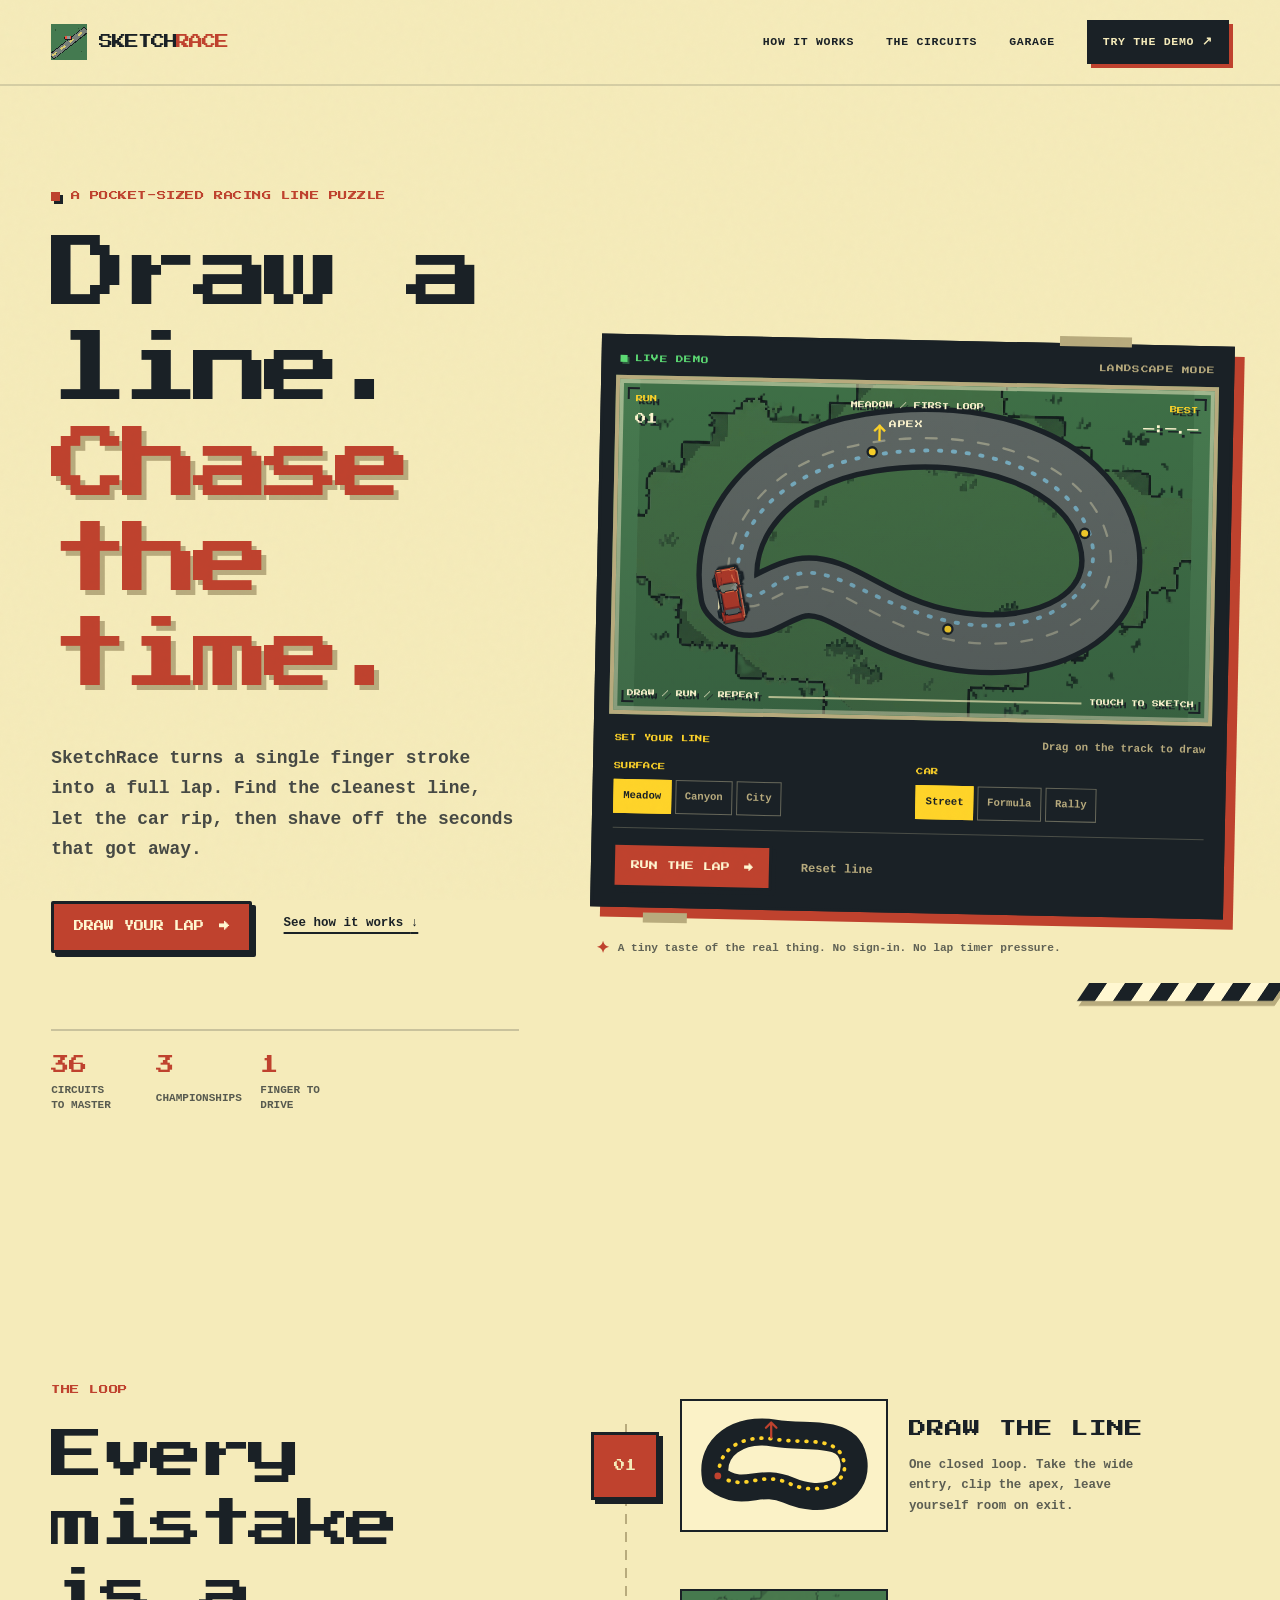
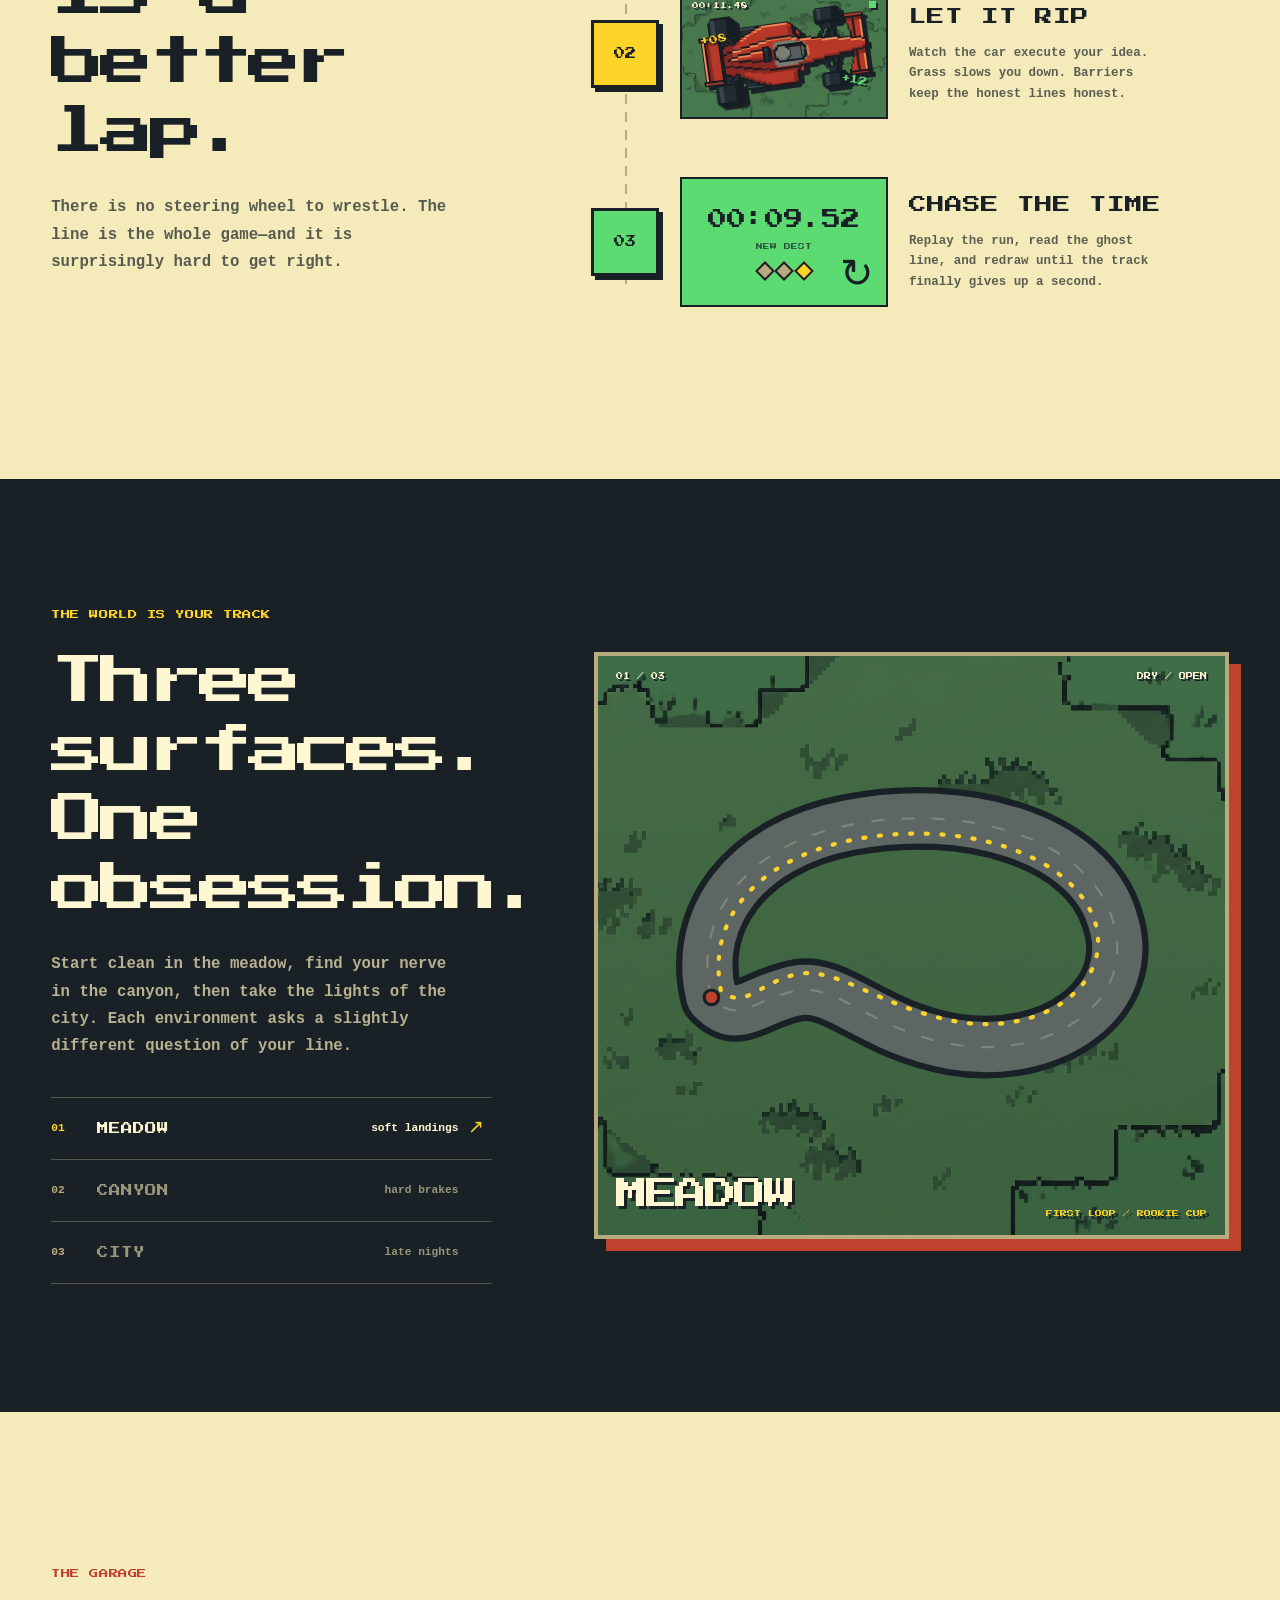
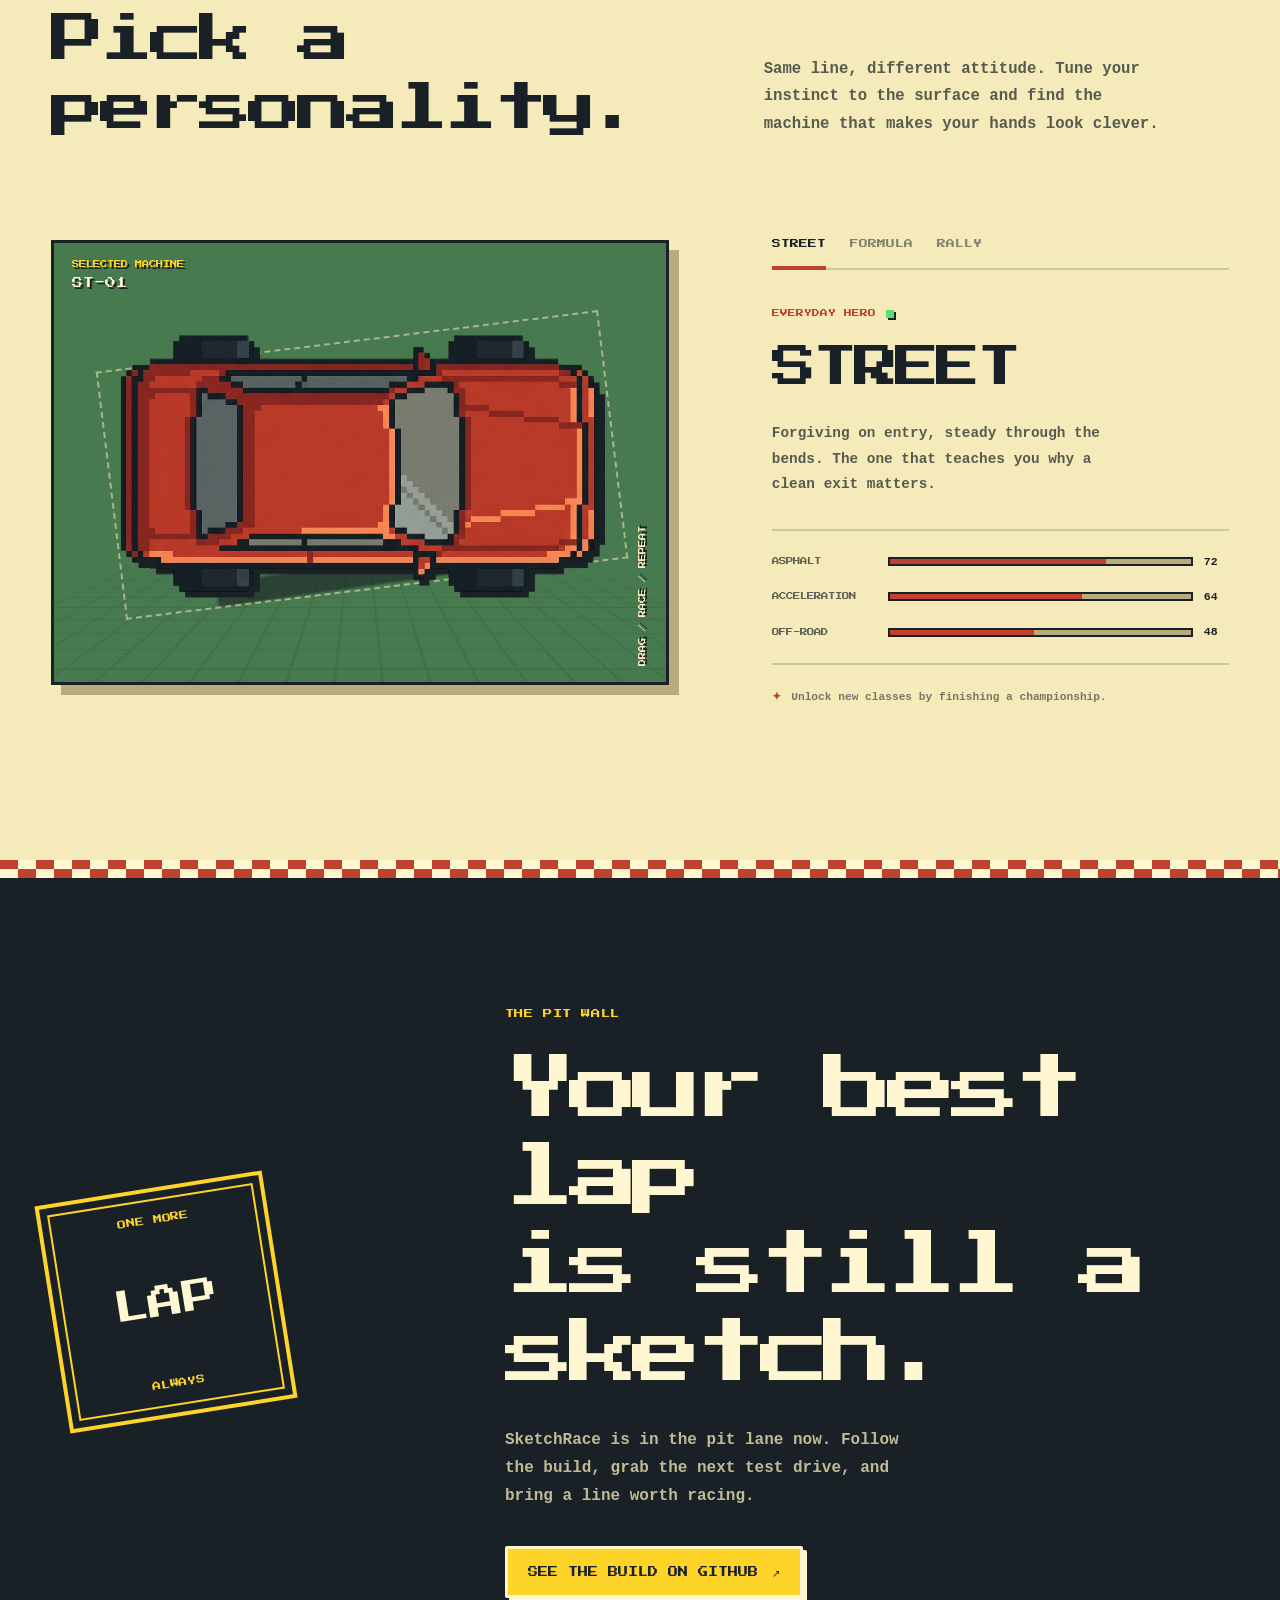
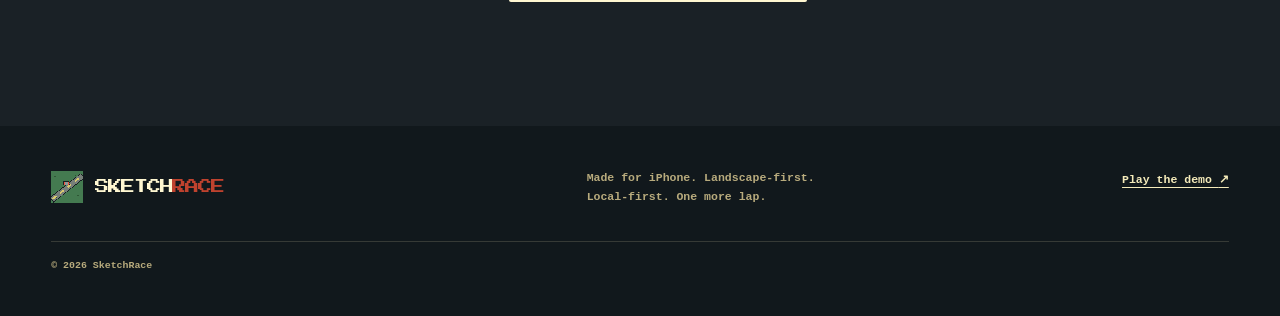
==== commit 5286ff81: "Remove source code footer link" ====
--- a/index.html
+++ b/index.html
@@ -278,7 +278,6 @@
         </a>
         <p class="footer-note">Made for iPhone. Landscape-first.<br>Local-first. One more lap.</p>
         <div class="footer-links">
-          <a href="https://github.com/martynpekala/SketchRace" target="_blank" rel="noreferrer">Source code <span aria-hidden="true">↗</span></a>
           <a href="#demo">Play the demo <span aria-hidden="true">↗</span></a>
         </div>
         <p class="footer-copyright">© 2026 SketchRace</p>
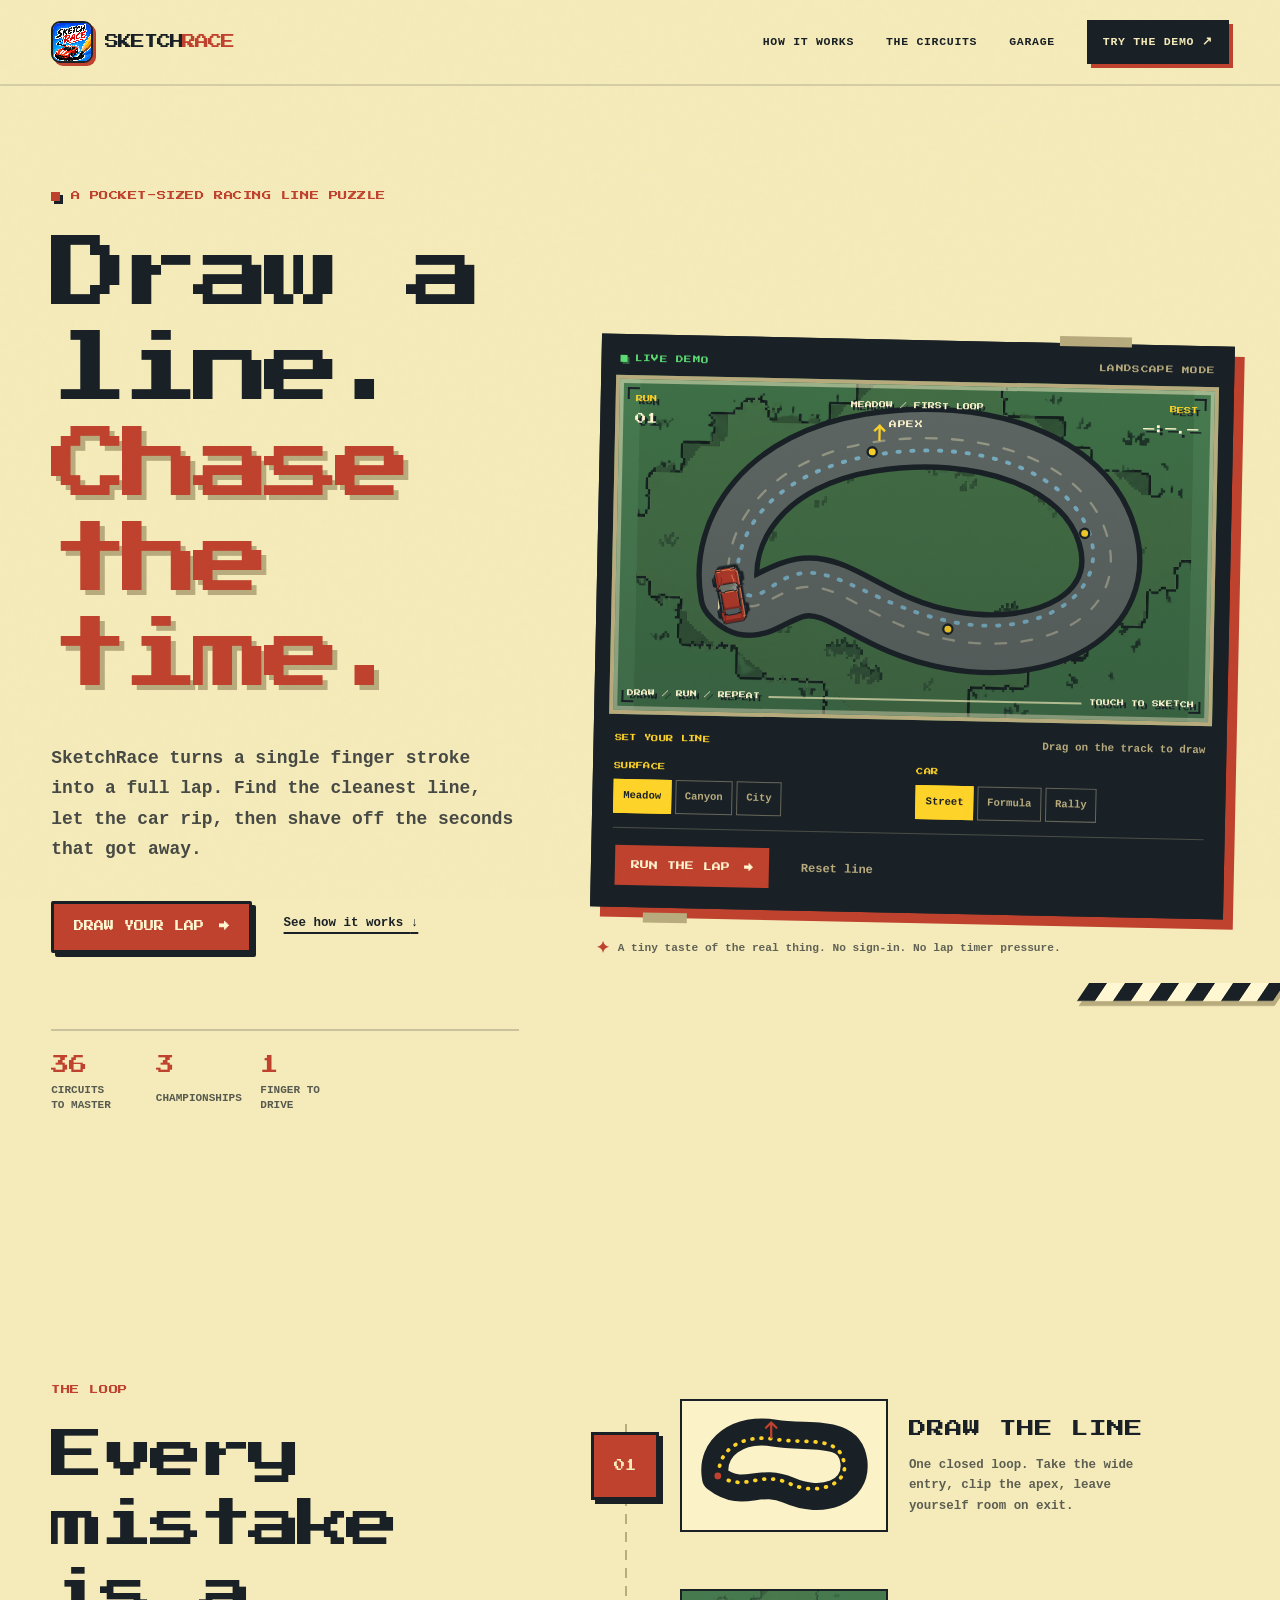
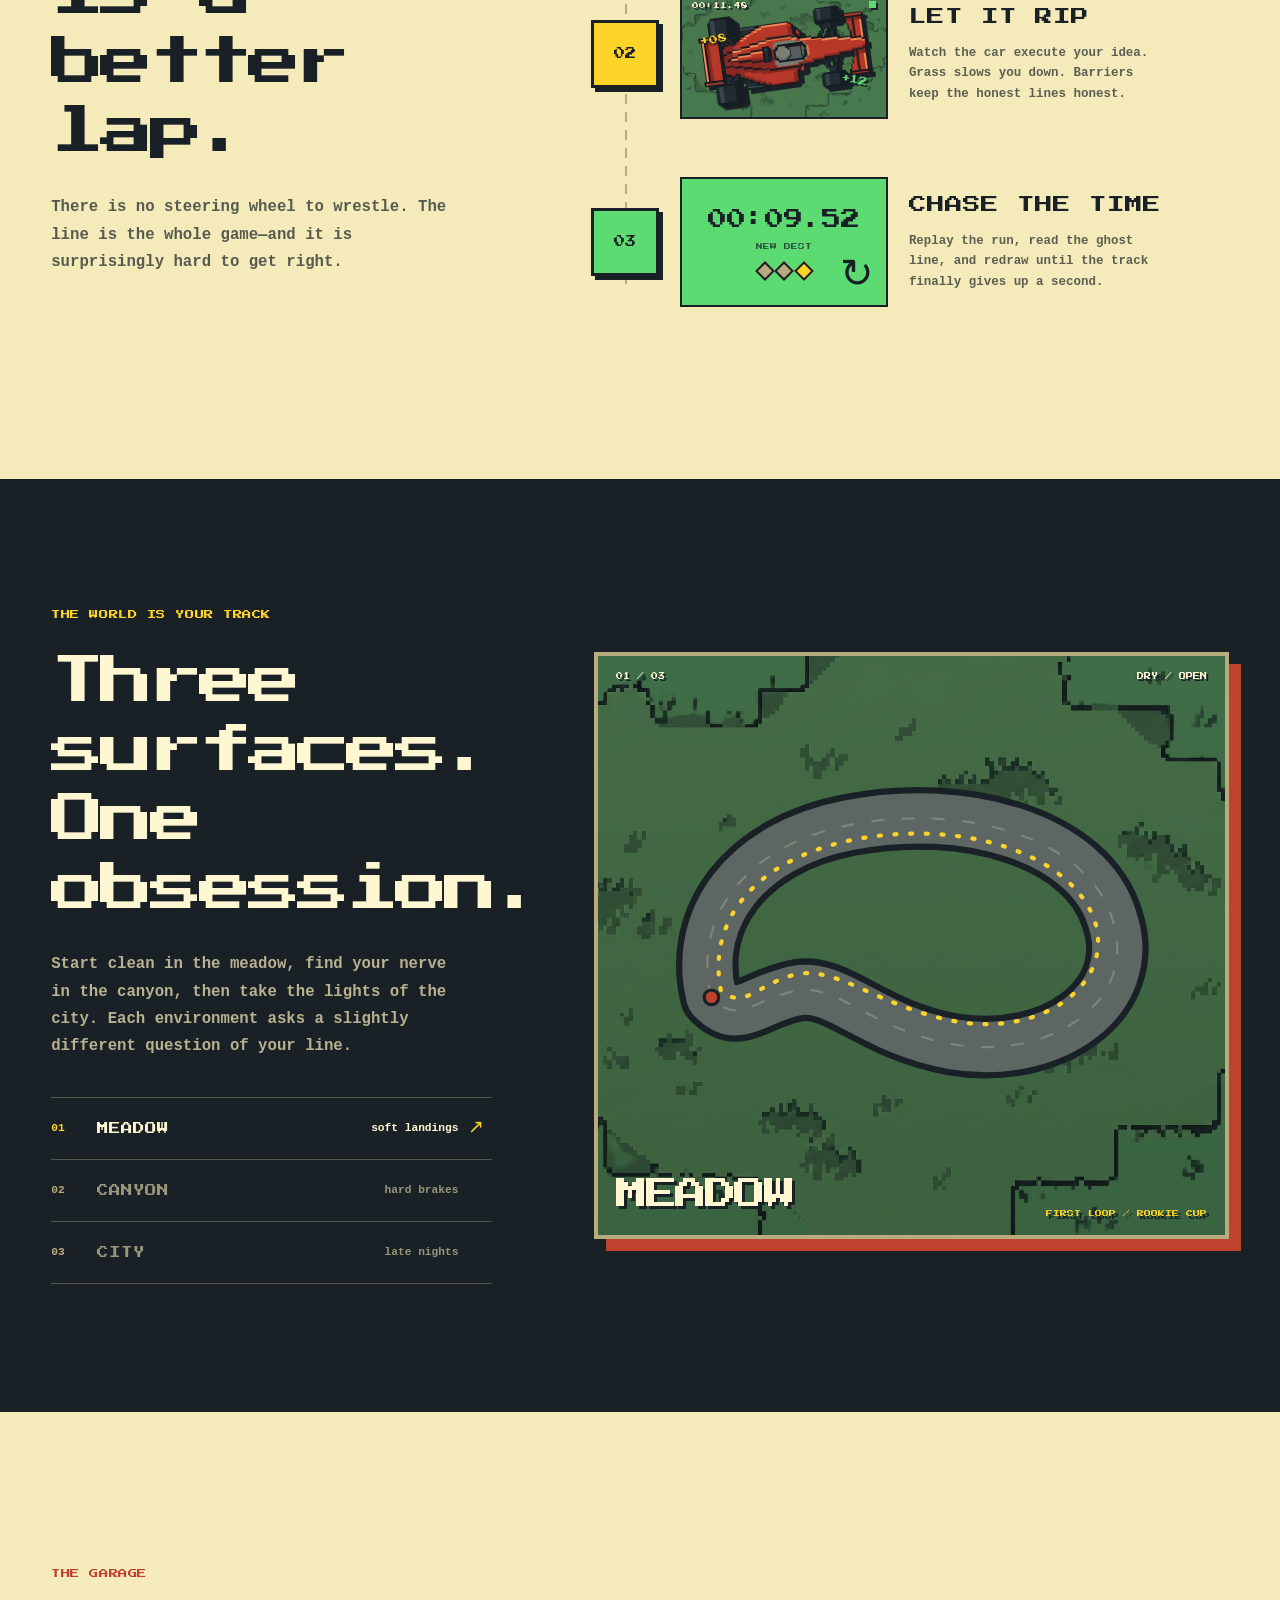
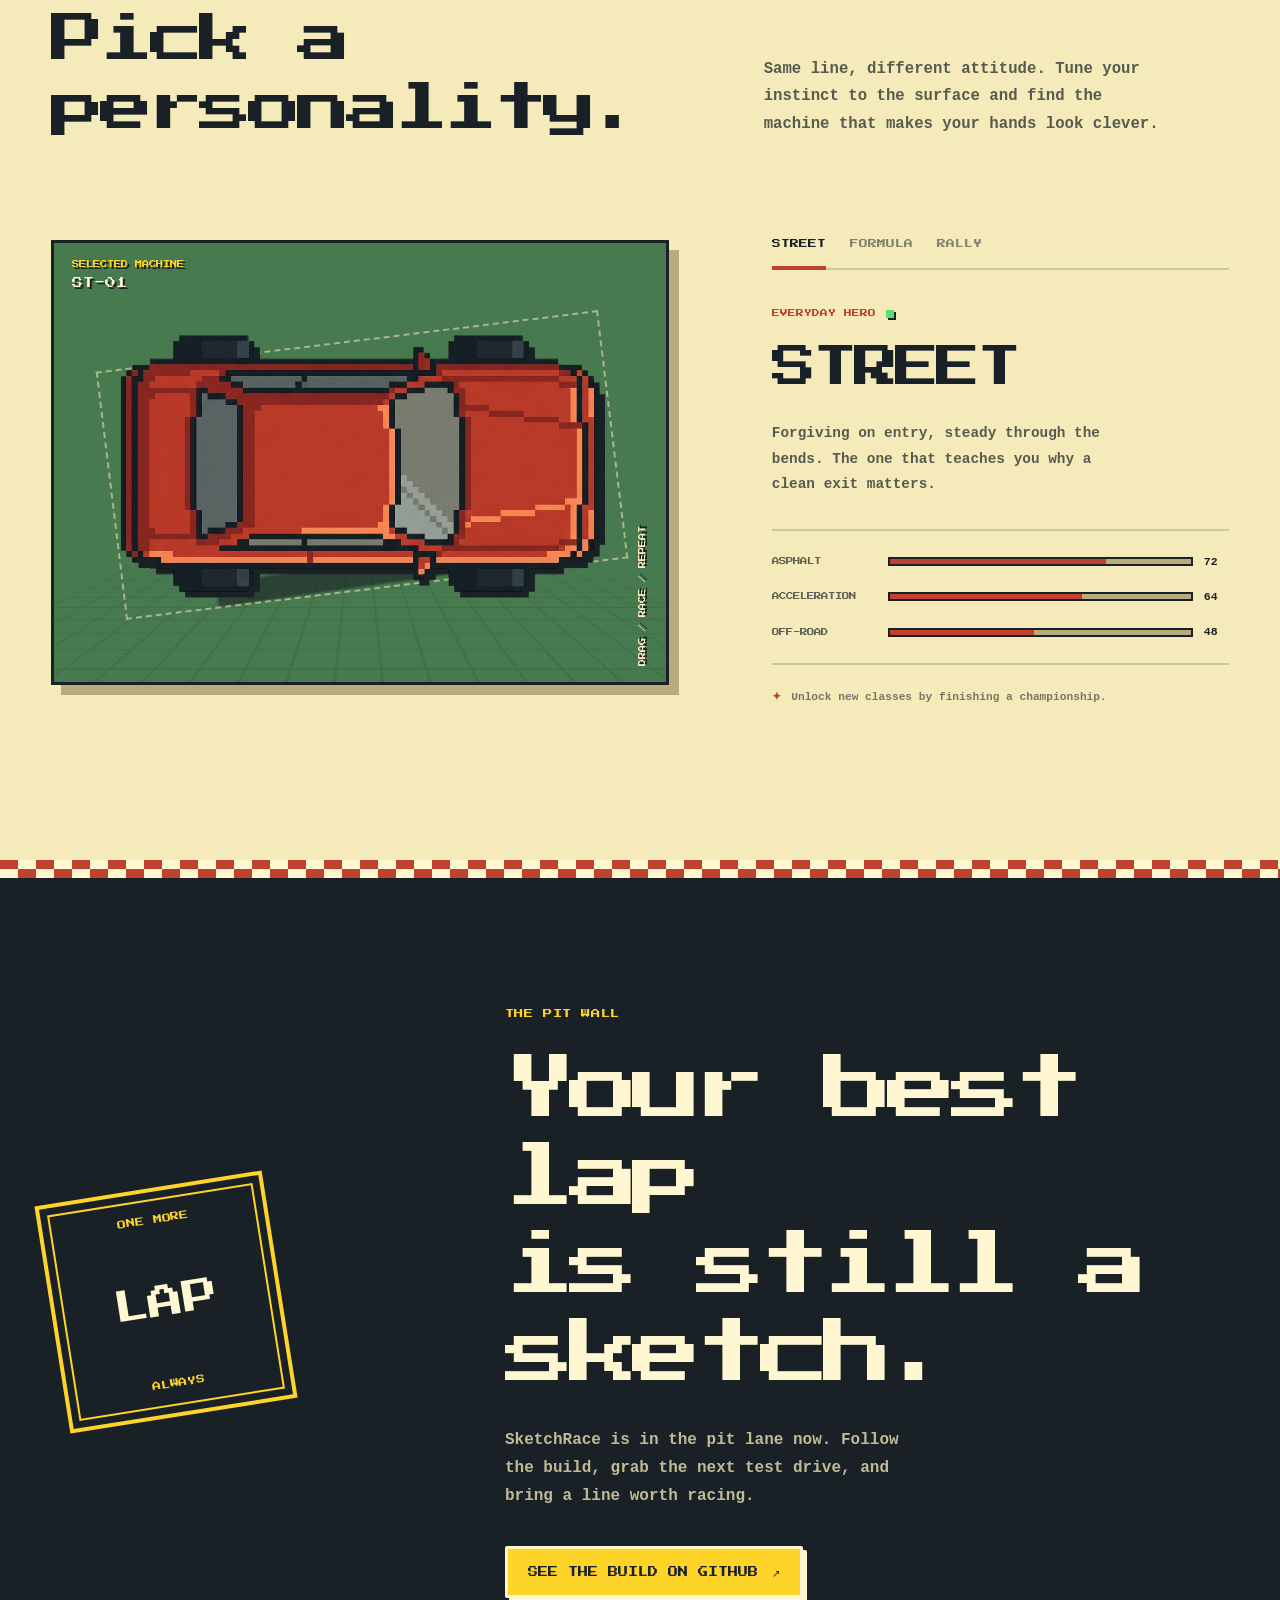
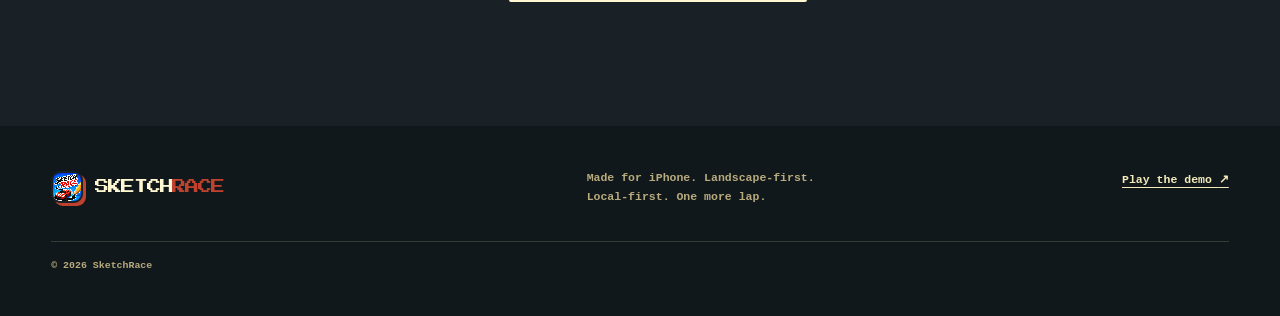
==== commit 37b608c5: "Use app icon across website branding" ====
--- a/index.html
+++ b/index.html
@@ -9,7 +9,7 @@
     <meta property="og:description" content="A pocket-sized racing line puzzle for iPhone. Draw one lap, then chase the time.">
     <meta property="og:type" content="website">
     <title>SketchRace — Draw a line. Chase the time.</title>
-    <link rel="icon" type="image/svg+xml" href="assets/brand/sketchrace-icon.svg">
+    <link rel="icon" type="image/png" href="assets/brand/sketchrace-app-icon.png">
     <link rel="preload" href="assets/fonts/PressStart2P-Regular.ttf" as="font" type="font/ttf" crossorigin>
     <link rel="stylesheet" href="styles.css">
     <script defer src="script.js"></script>
@@ -21,7 +21,7 @@
     <header class="site-header" data-header>
       <div class="nav-wrap">
         <a class="brand" href="#top" aria-label="SketchRace home">
-          <img src="assets/brand/sketchrace-icon.svg" alt="" width="36" height="36">
+          <img src="assets/brand/sketchrace-app-icon.png" alt="" width="42" height="42">
           <span class="brand-name">SKETCH<span>RACE</span></span>
         </a>
 
@@ -273,7 +273,7 @@
     <footer class="site-footer">
       <div class="section-shell footer-grid">
         <a class="brand footer-brand" href="#top" aria-label="SketchRace home">
-          <img src="assets/brand/sketchrace-icon.svg" alt="" width="32" height="32">
+          <img src="assets/brand/sketchrace-app-icon.png" alt="" width="42" height="42">
           <span class="brand-name">SKETCH<span>RACE</span></span>
         </a>
         <p class="footer-note">Made for iPhone. Landscape-first.<br>Local-first. One more lap.</p>
--- a/styles.css
+++ b/styles.css
@@ -143,9 +143,14 @@
 }
 
 .brand img {
-  width: 36px;
-  height: 36px;
+  width: 42px;
+  height: 42px;
+  border: 2px solid var(--ink);
+  border-radius: 9px;
+  background: var(--ink);
+  box-shadow: 3px 3px 0 var(--red);
   image-rendering: pixelated;
+  object-fit: cover;
 }
 
 .brand-name {
@@ -1813,8 +1818,8 @@
   }
 
   .brand img {
-    width: 31px;
-    height: 31px;
+    width: 36px;
+    height: 36px;
   }
 
   .hero {
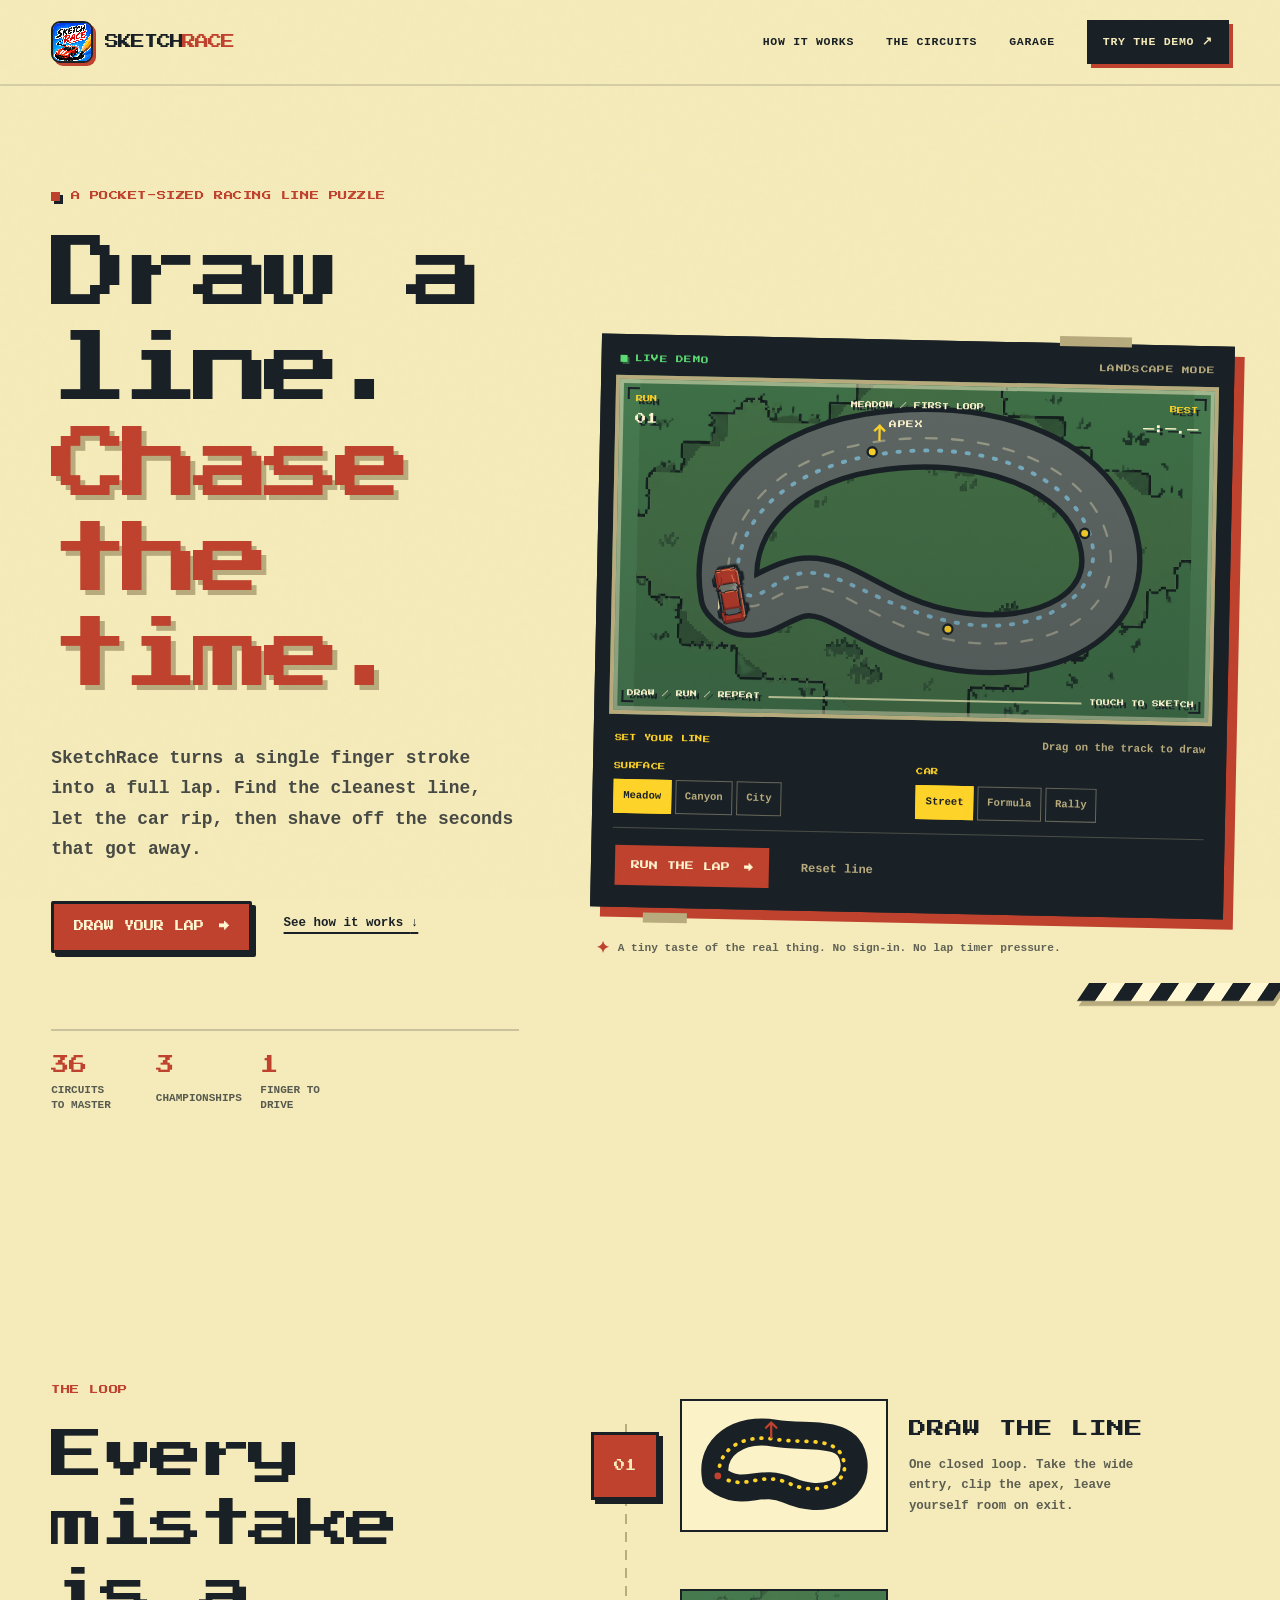
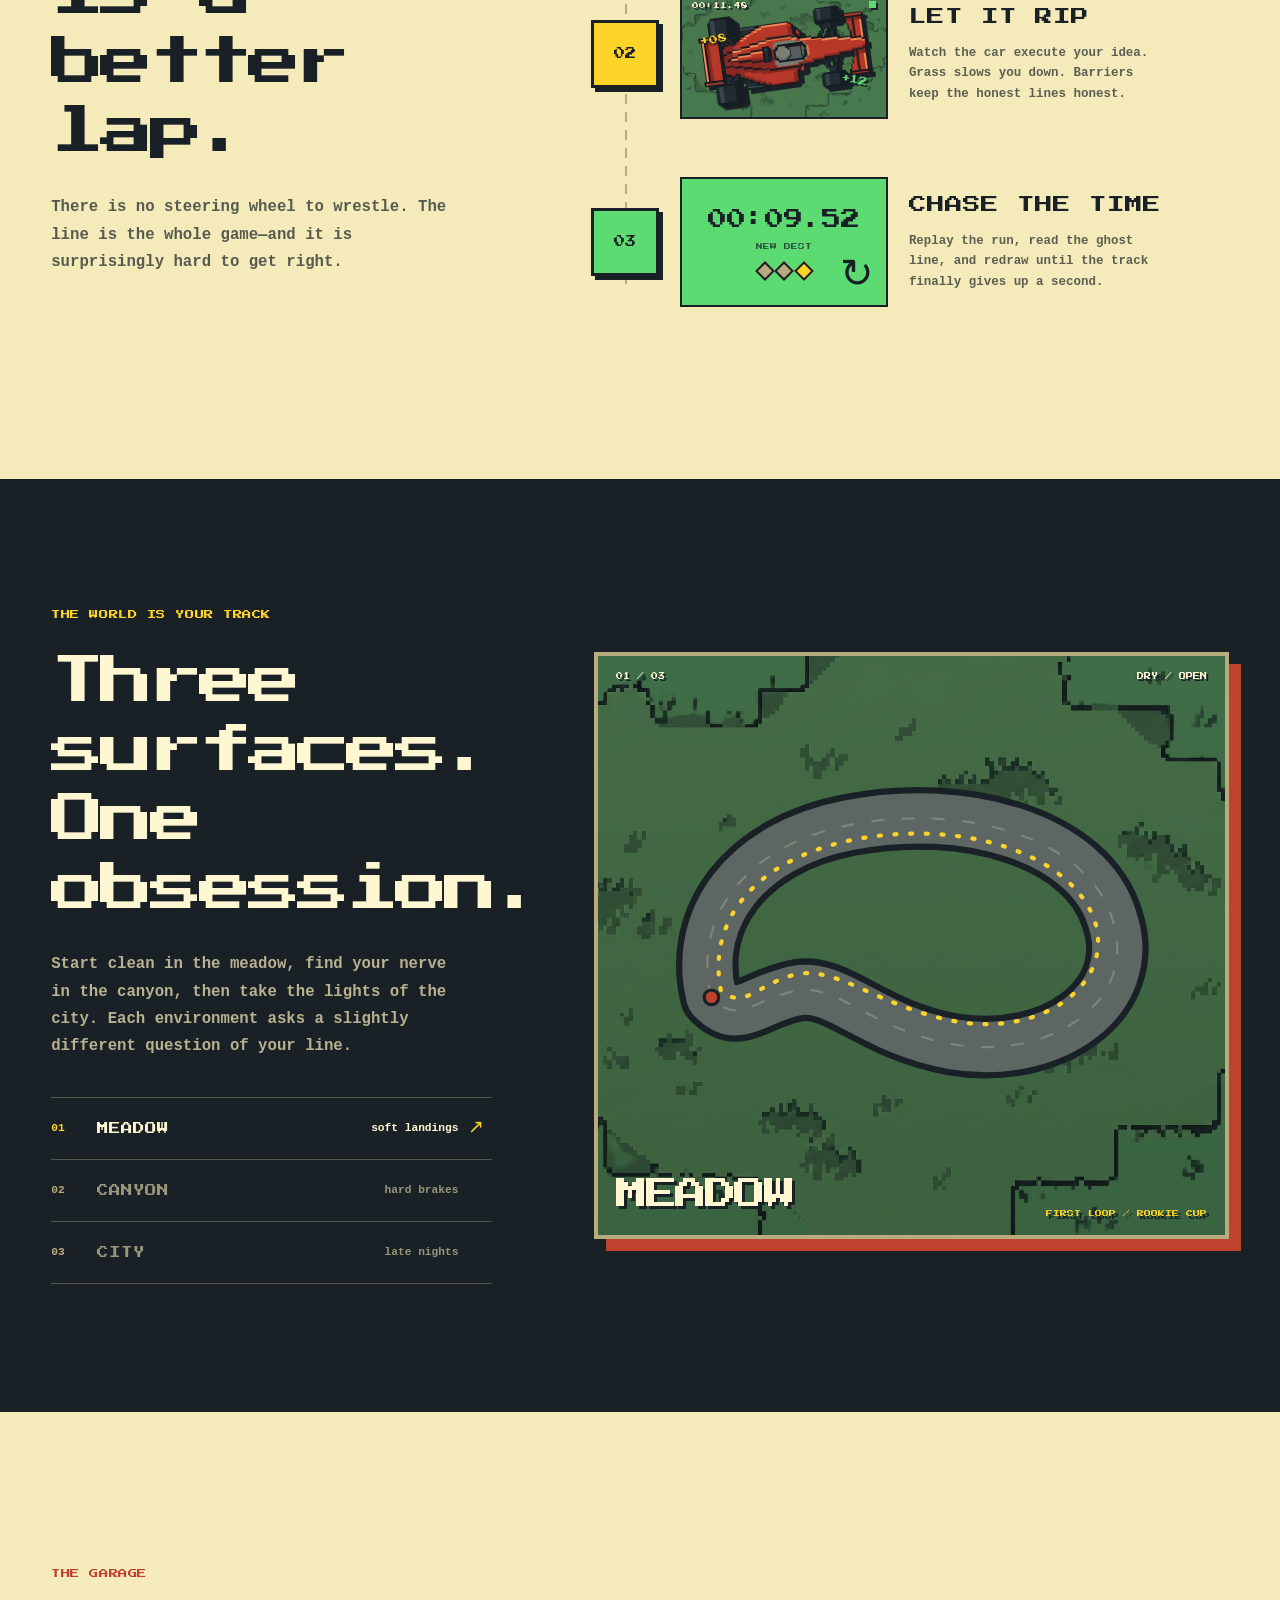
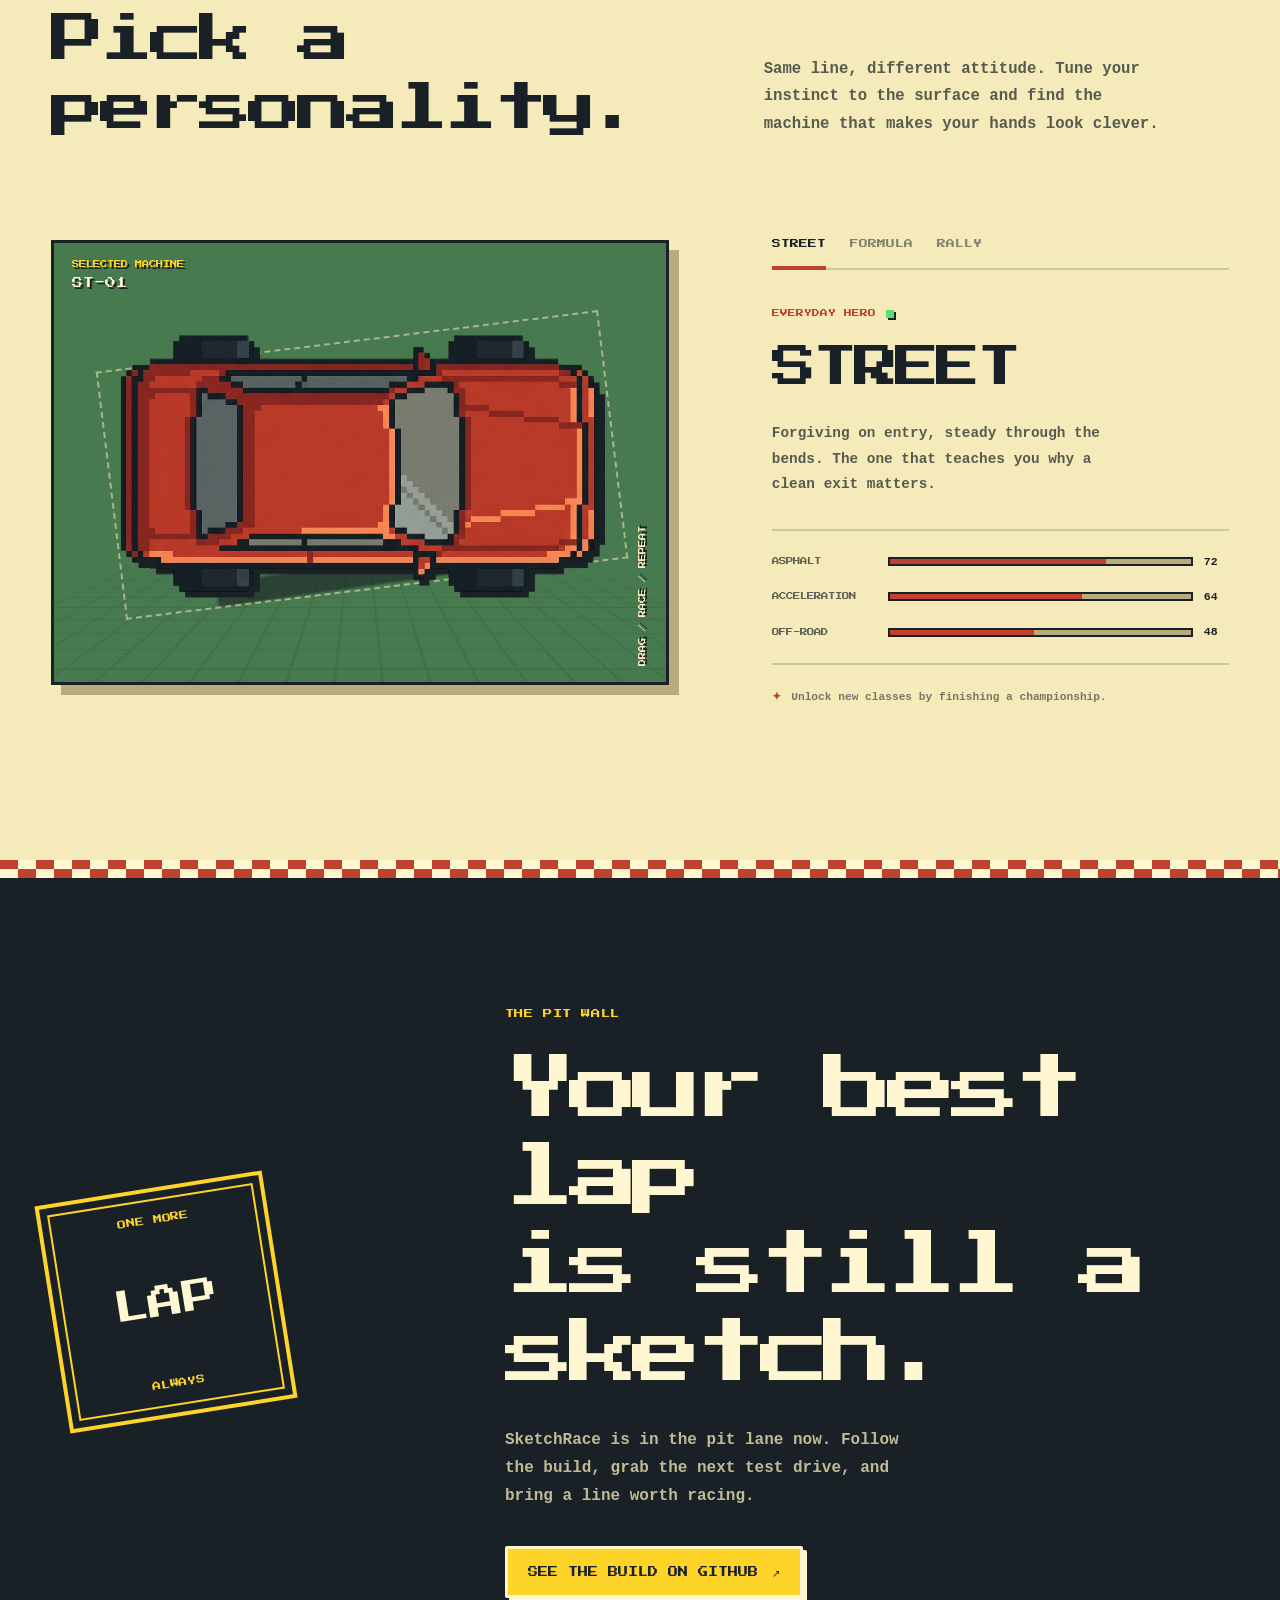
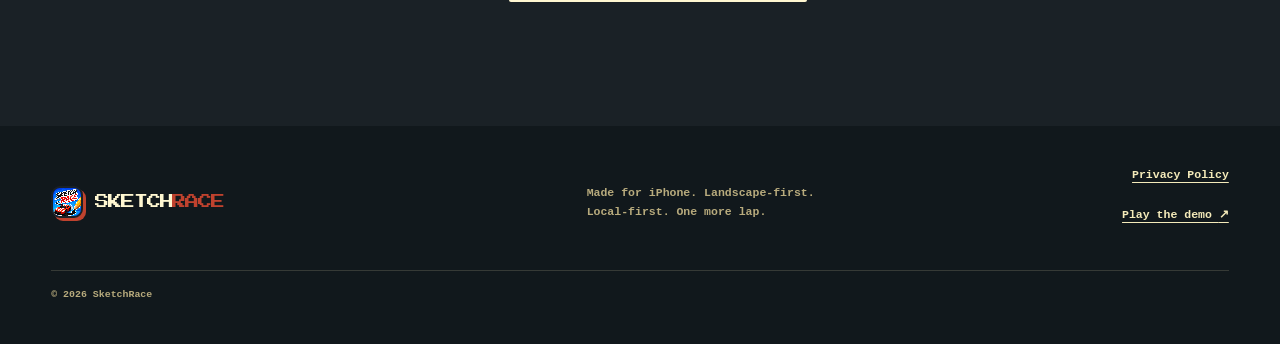
==== commit 9eb25255: "Publish privacy policy covering RevenueCat and AdMob" ====
--- a/index.html
+++ b/index.html
@@ -278,6 +278,7 @@
         </a>
         <p class="footer-note">Made for iPhone. Landscape-first.<br>Local-first. One more lap.</p>
         <div class="footer-links">
+          <a href="privacy.html">Privacy Policy</a>
           <a href="#demo">Play the demo <span aria-hidden="true">↗</span></a>
         </div>
         <p class="footer-copyright">© 2026 SketchRace</p>
